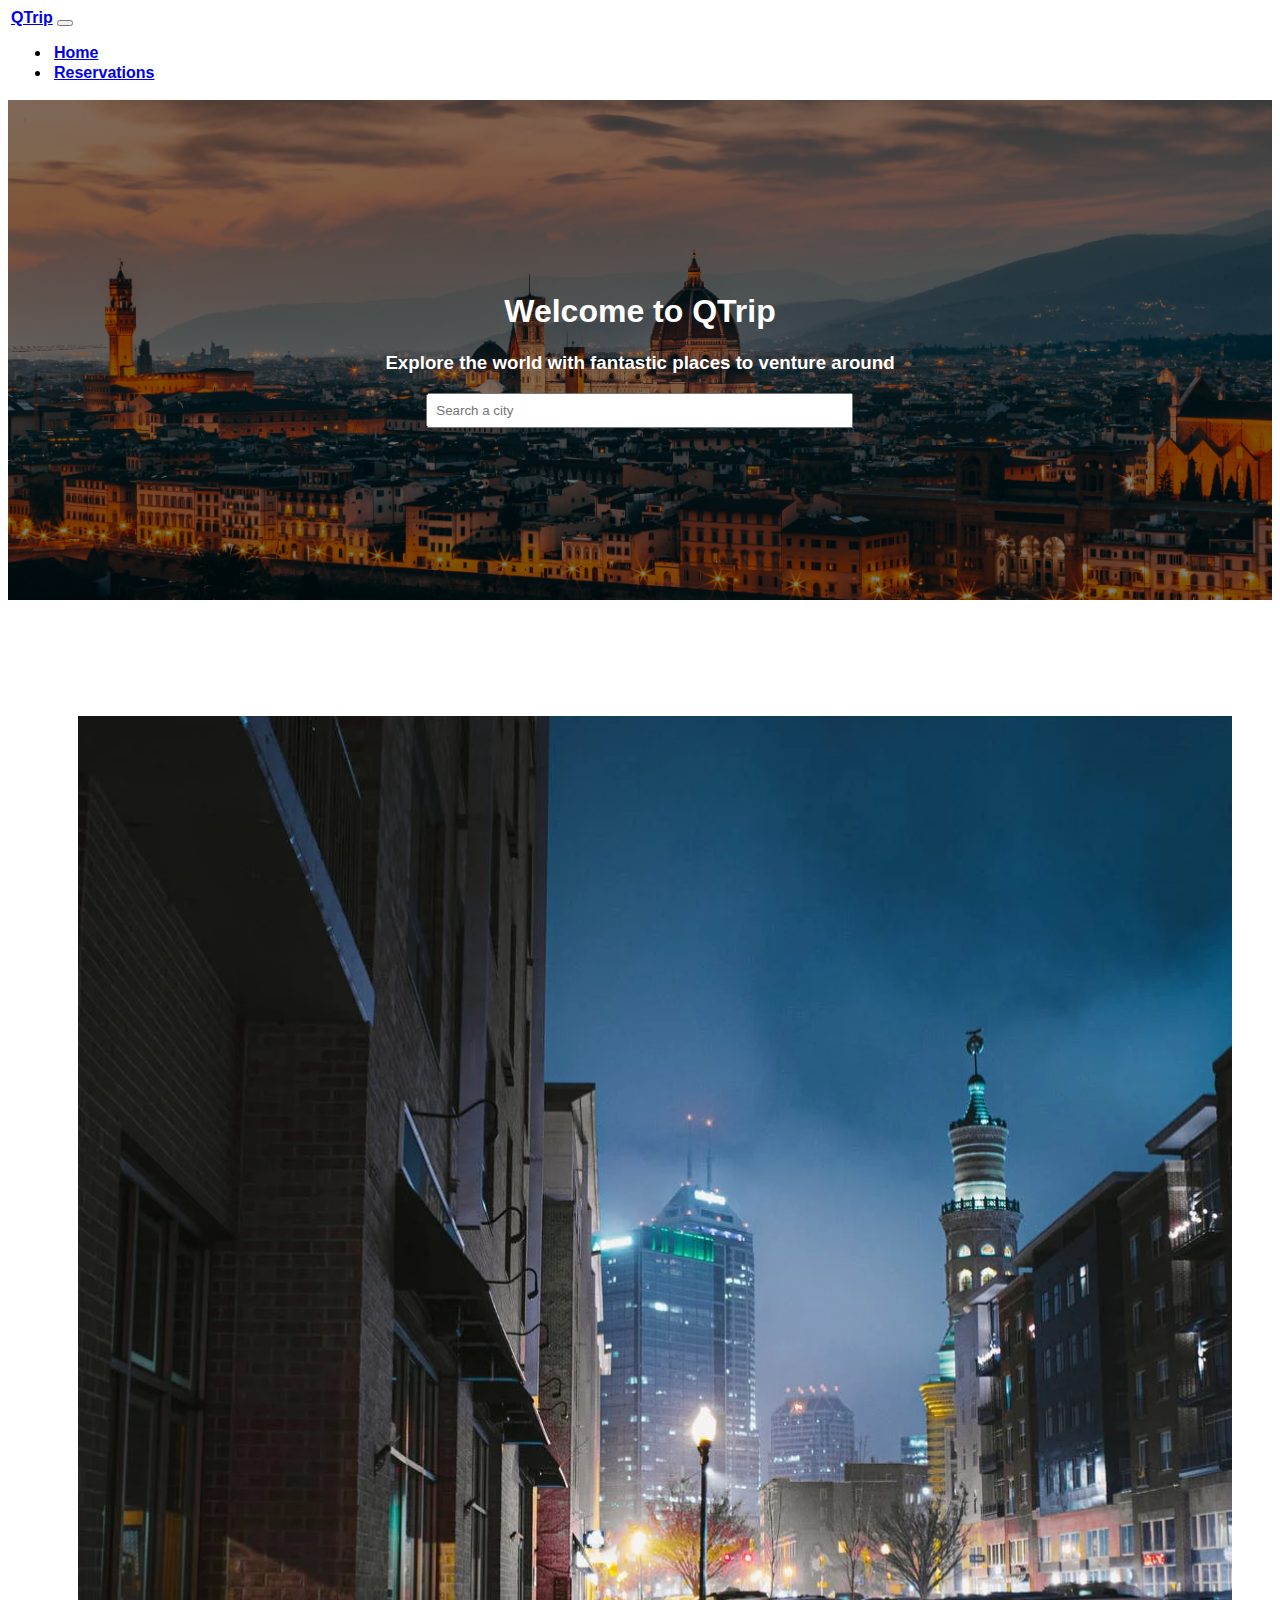
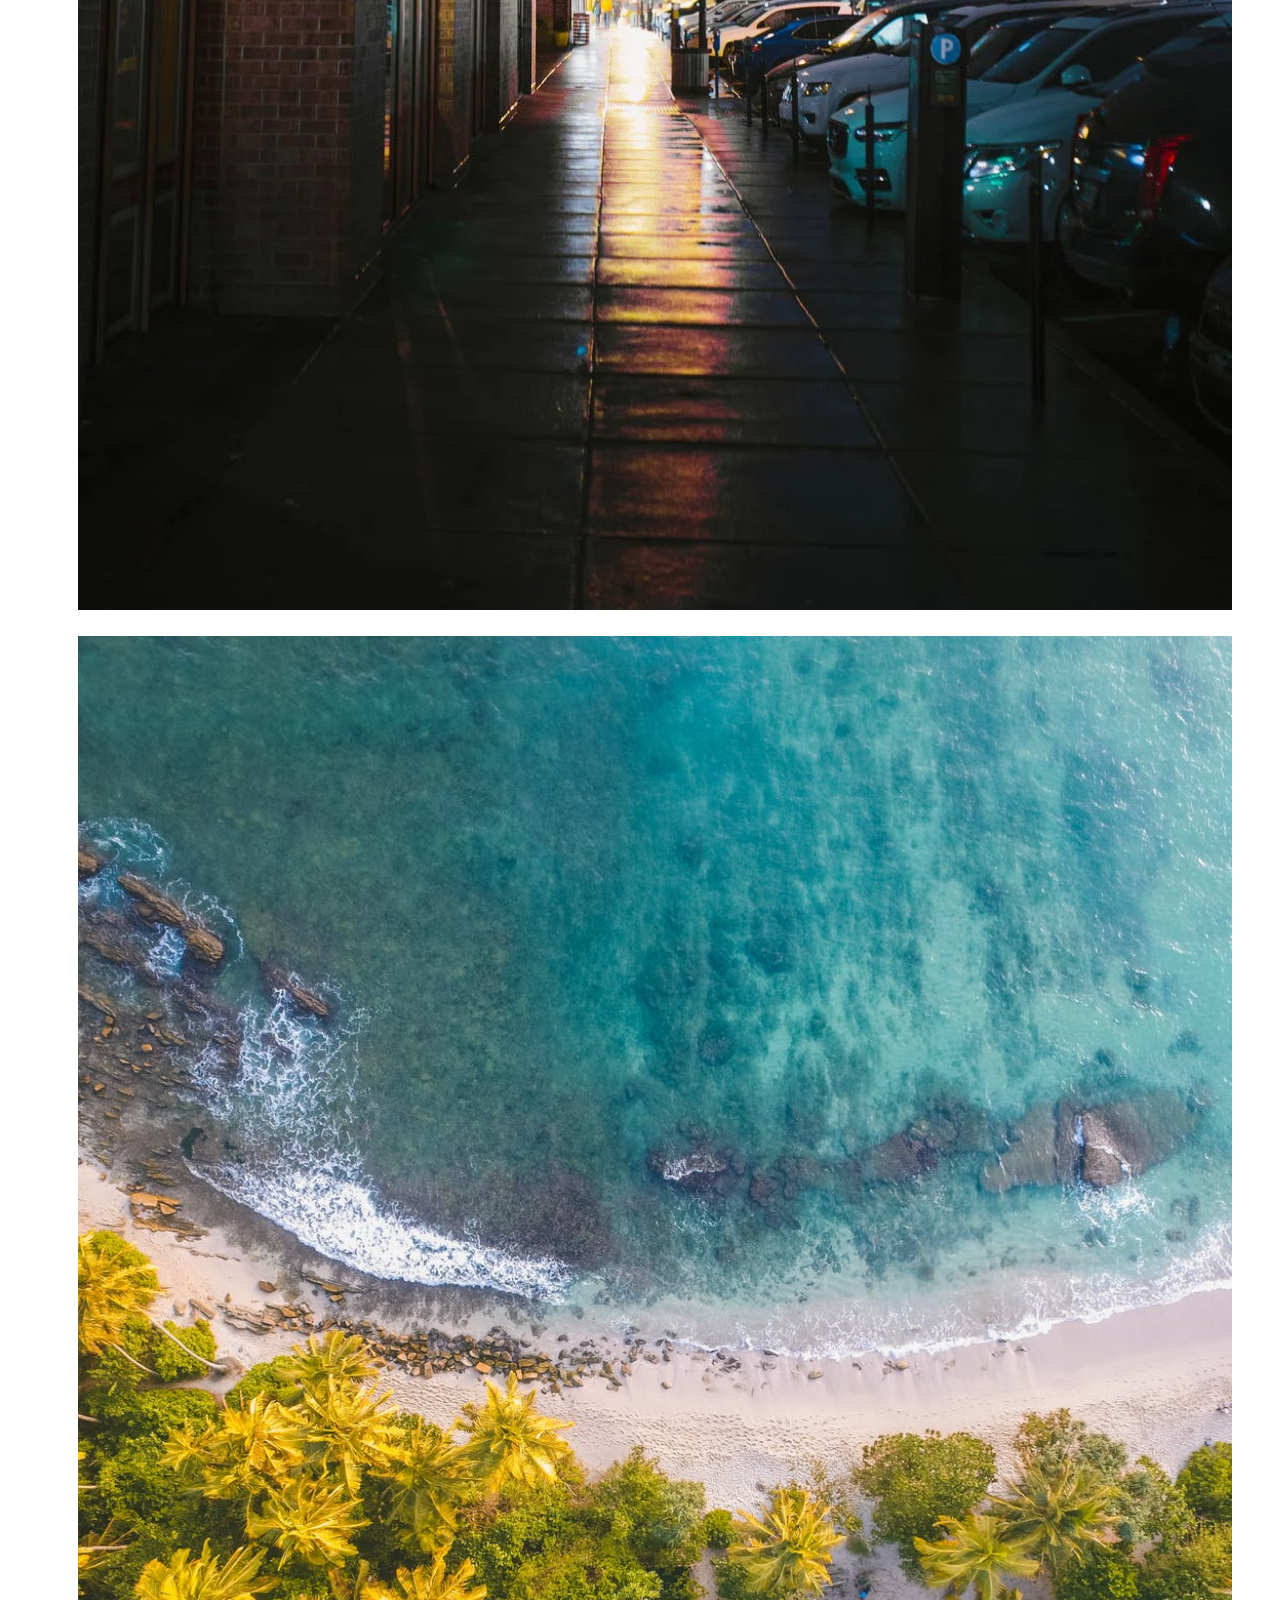
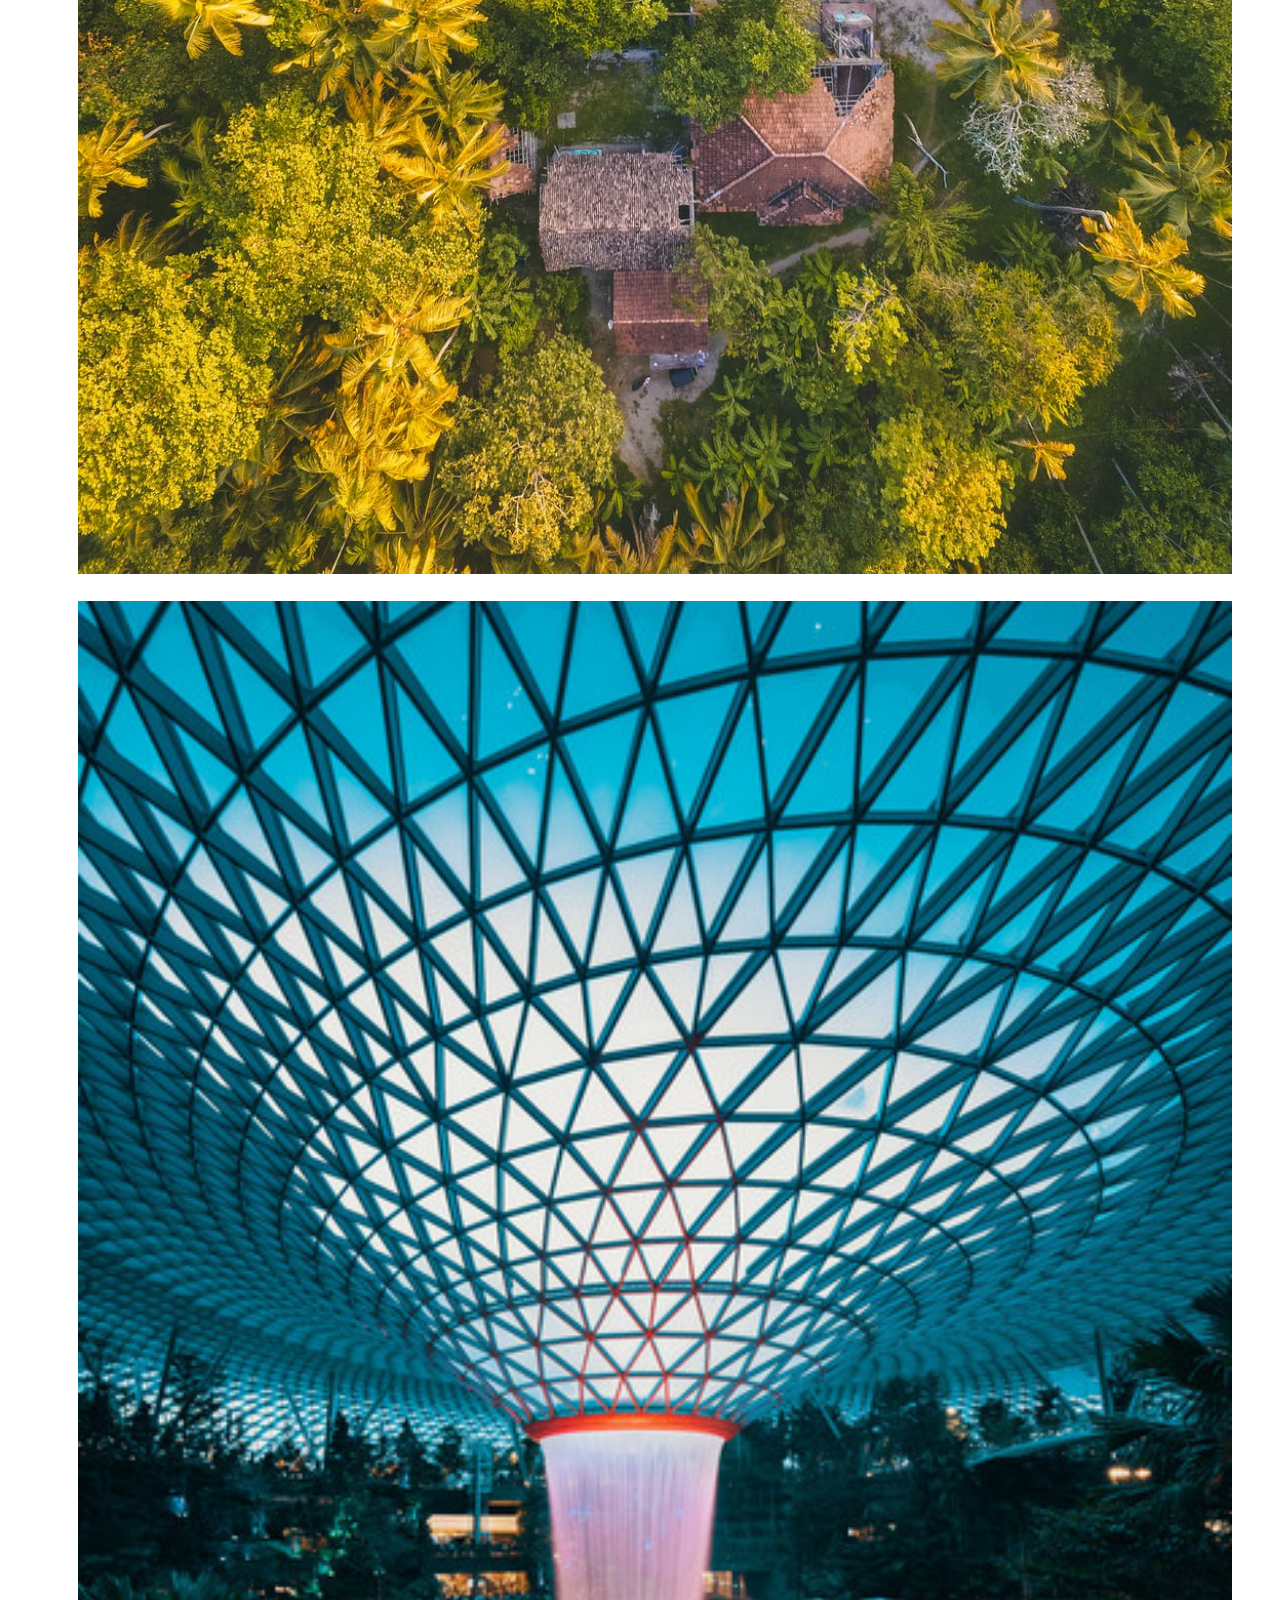
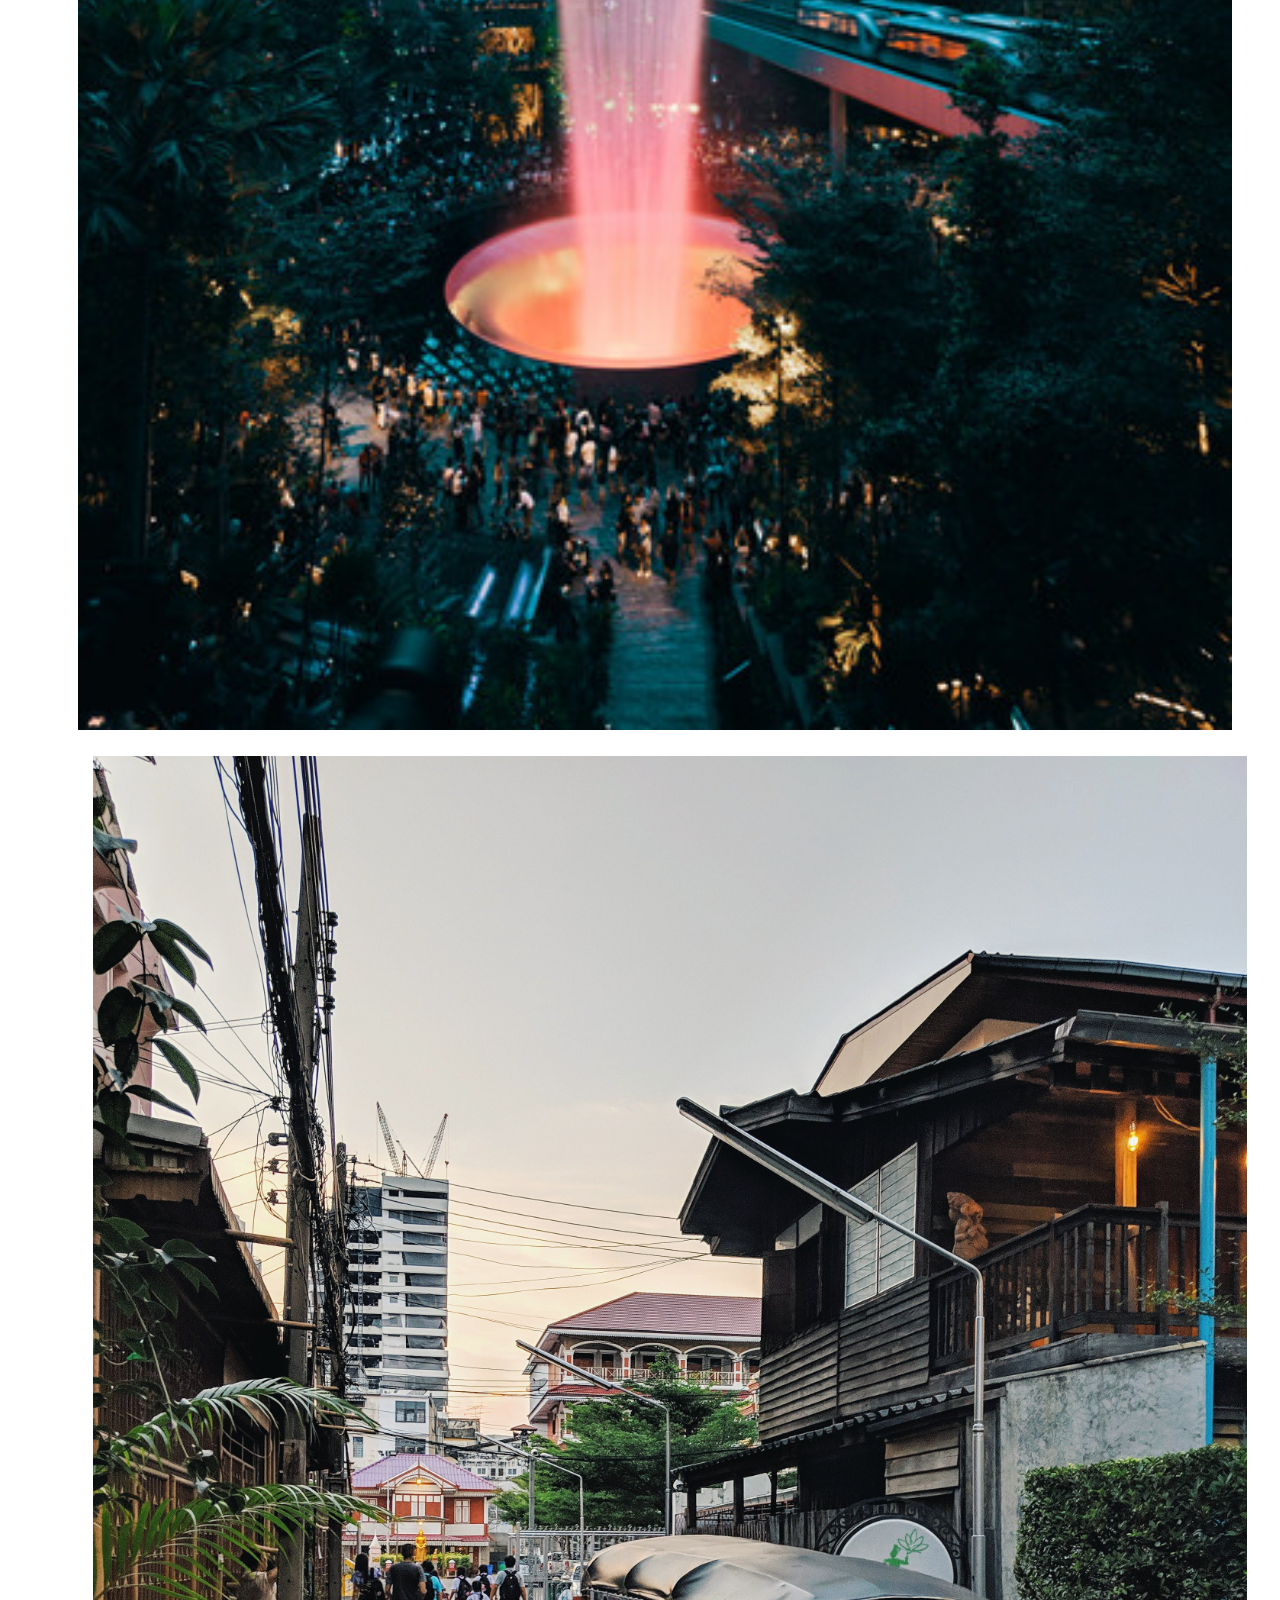
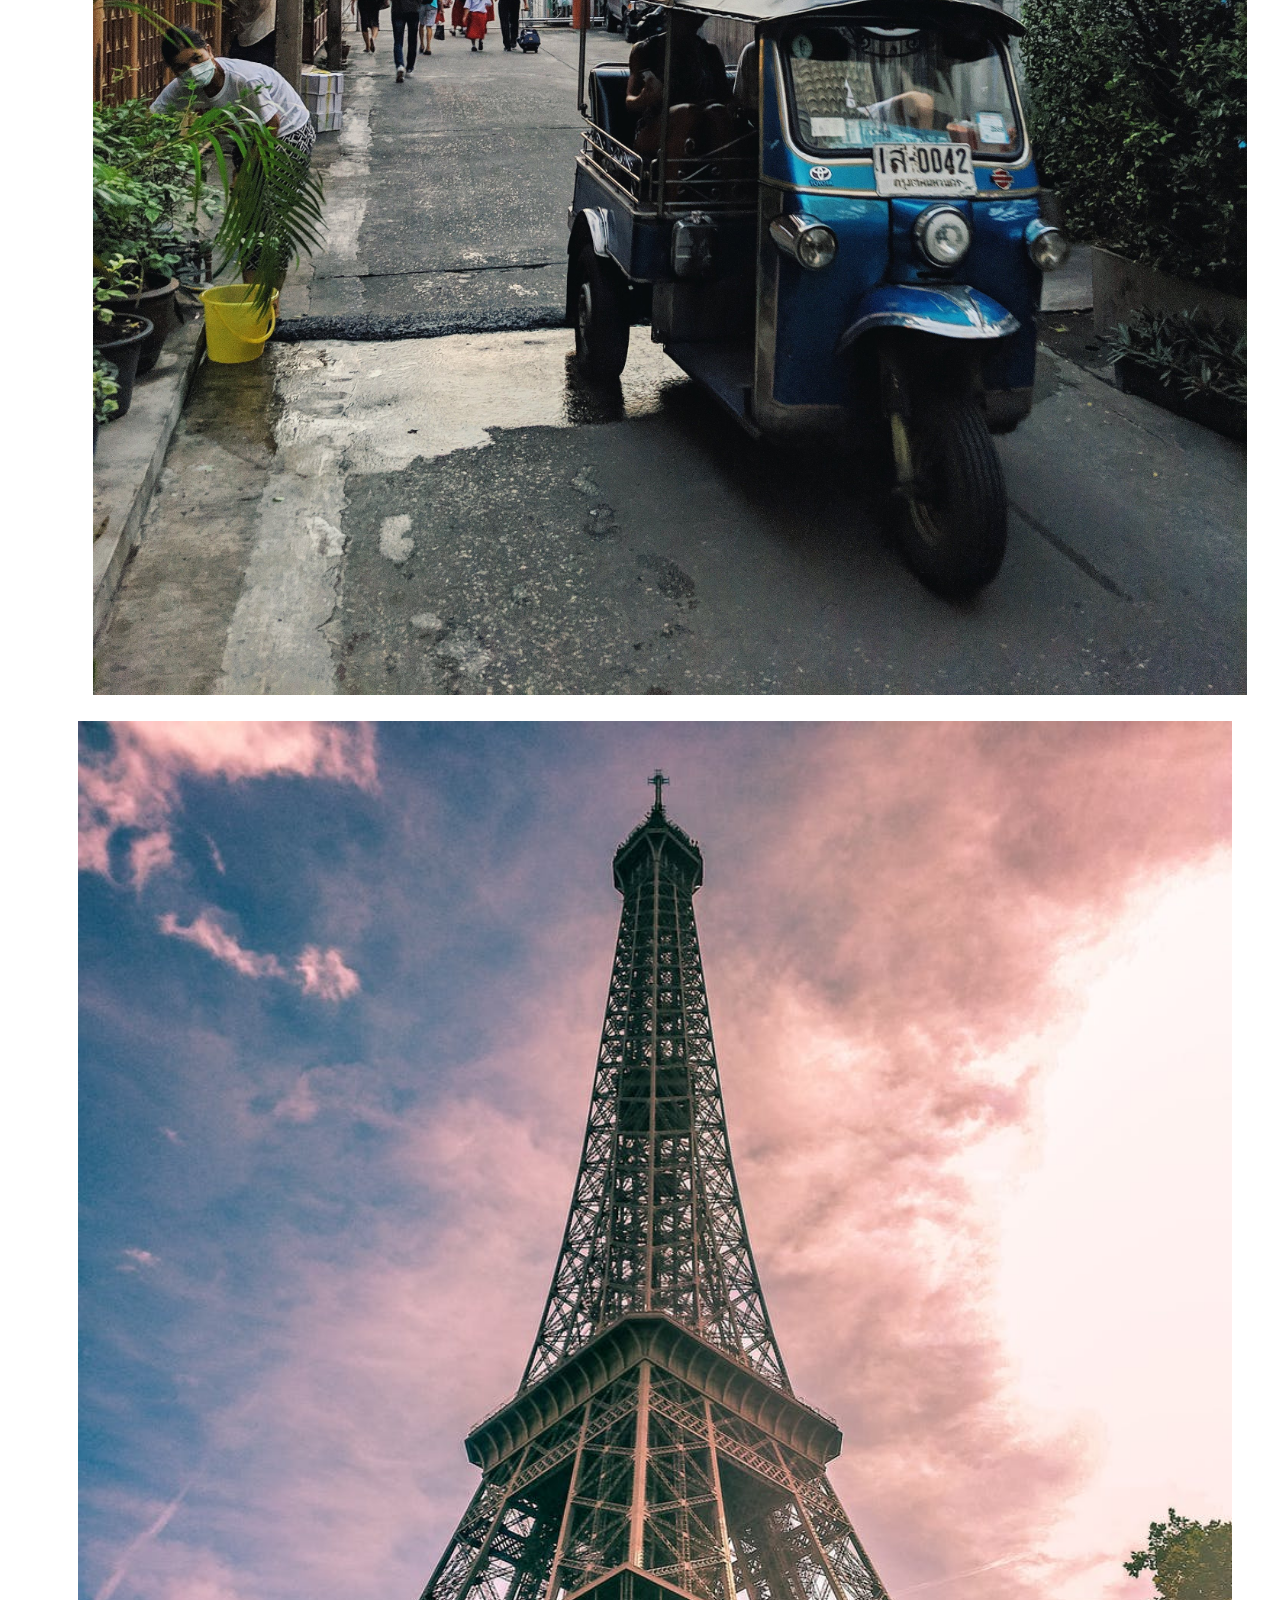
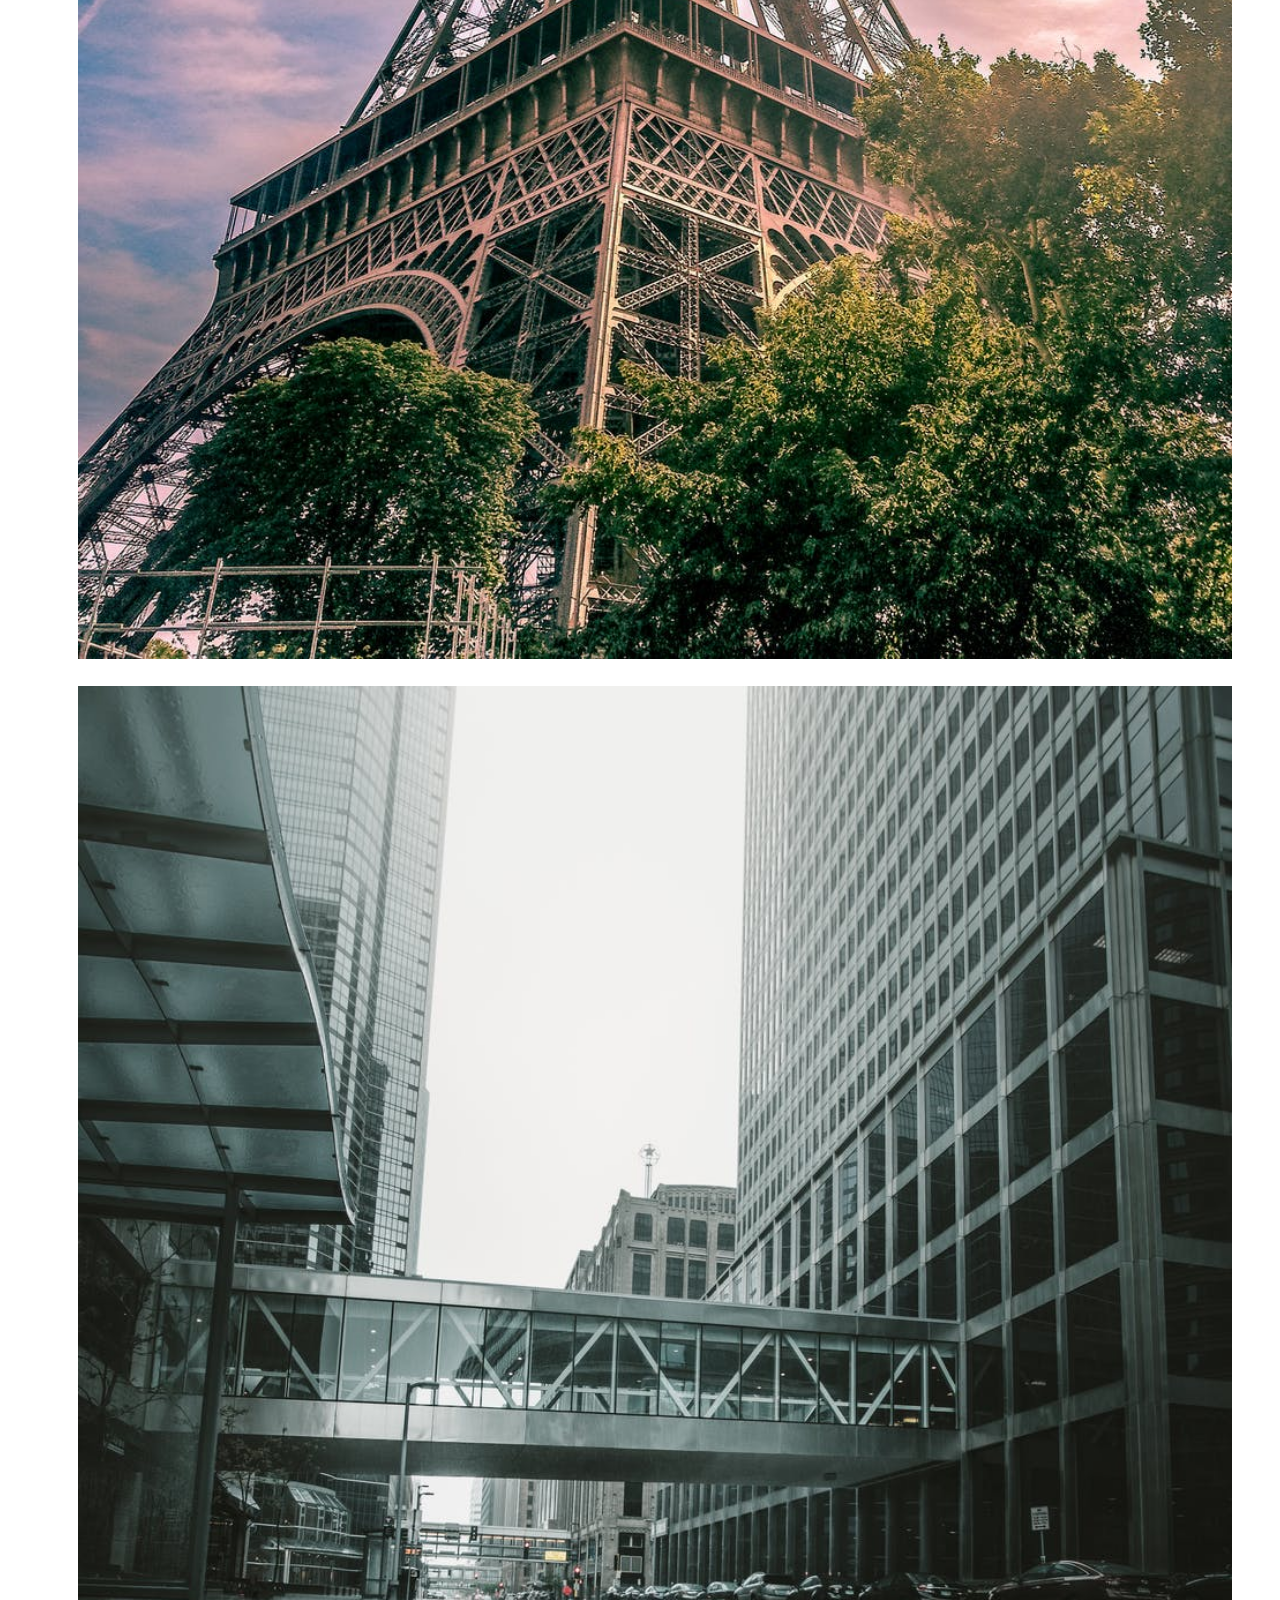
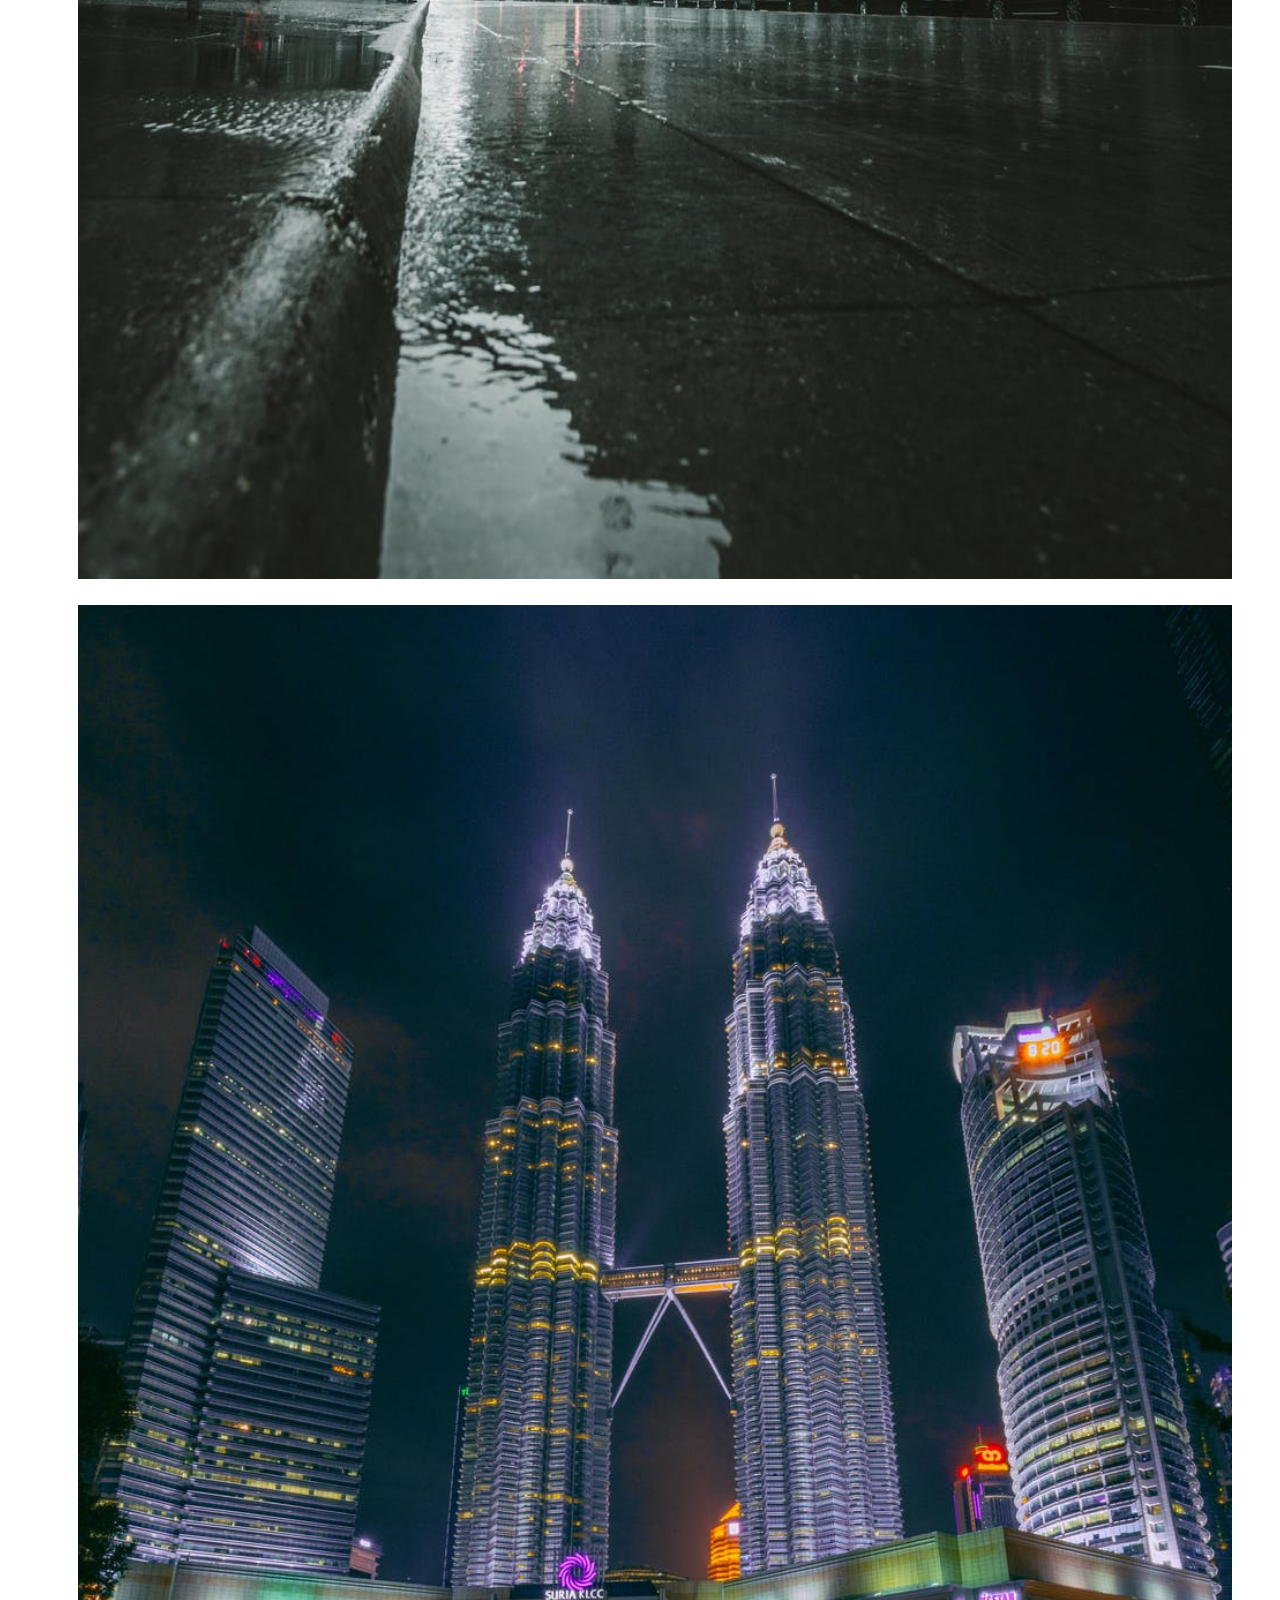
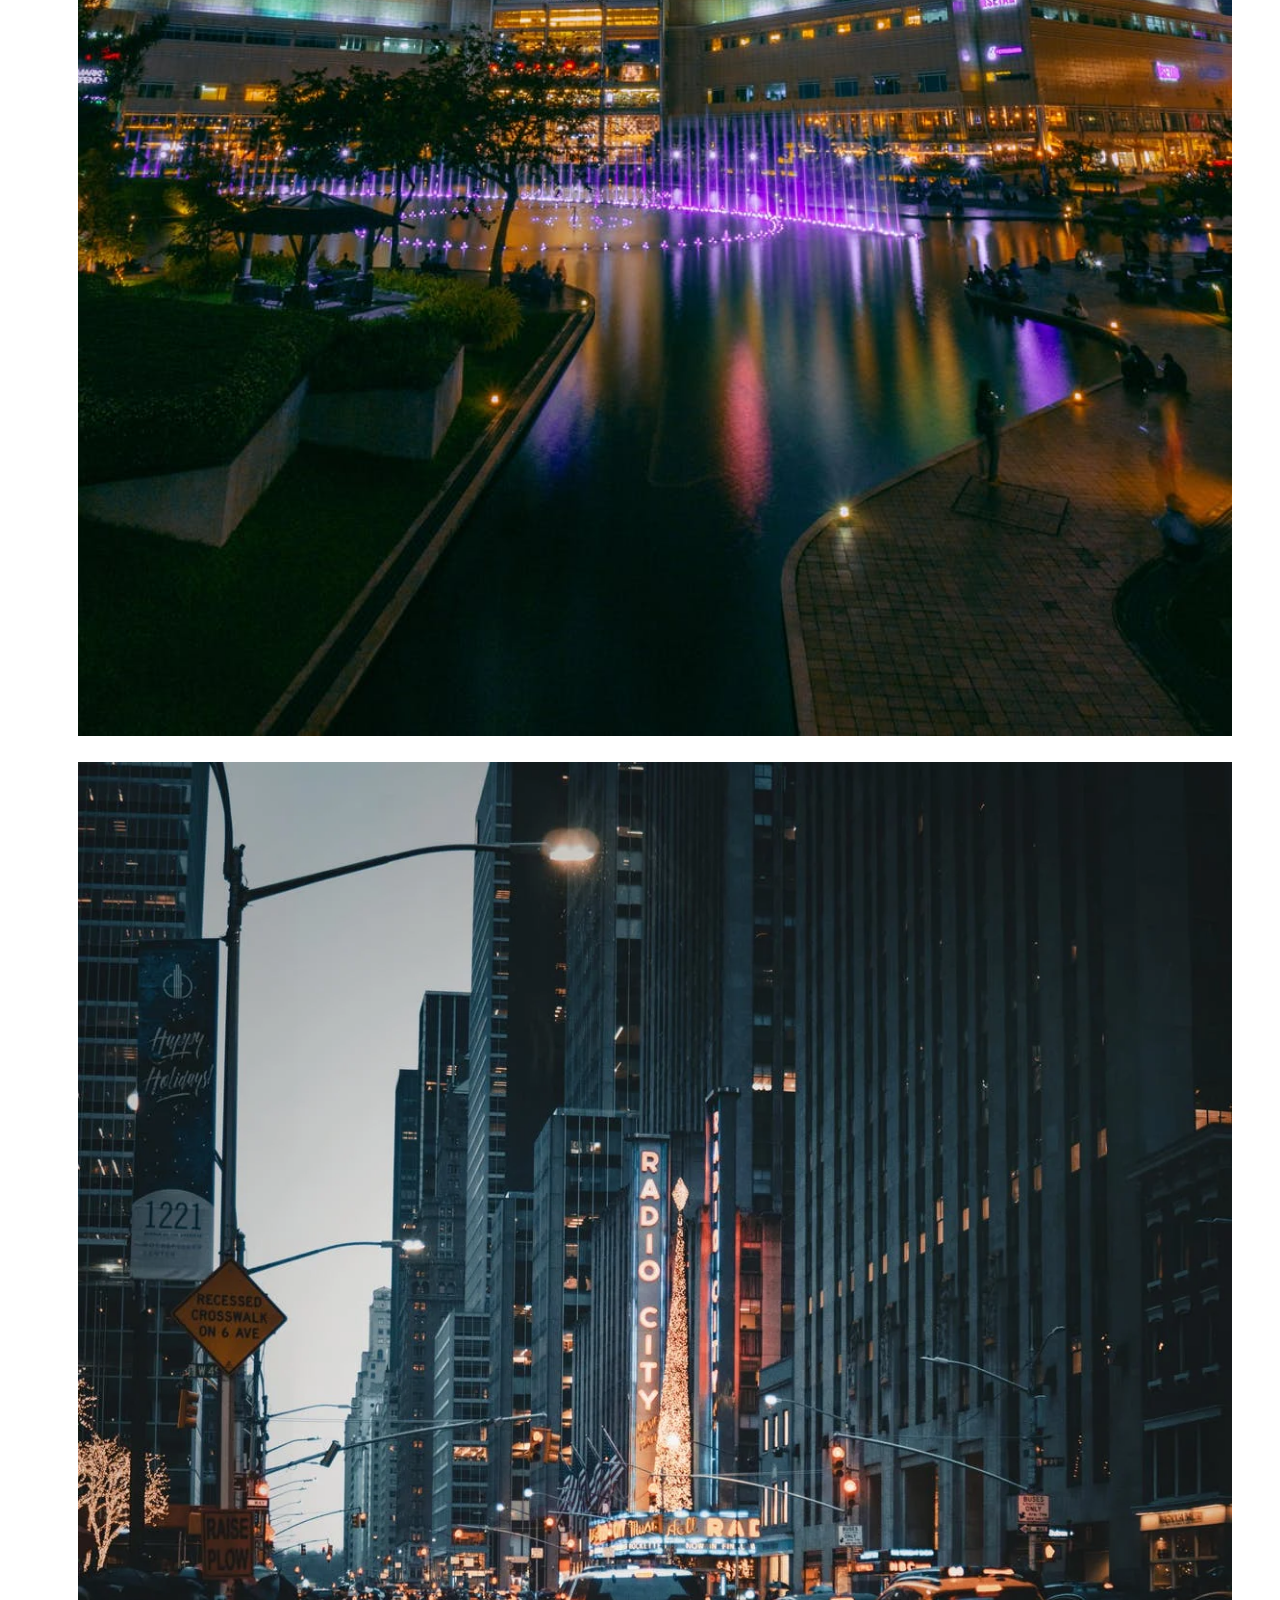
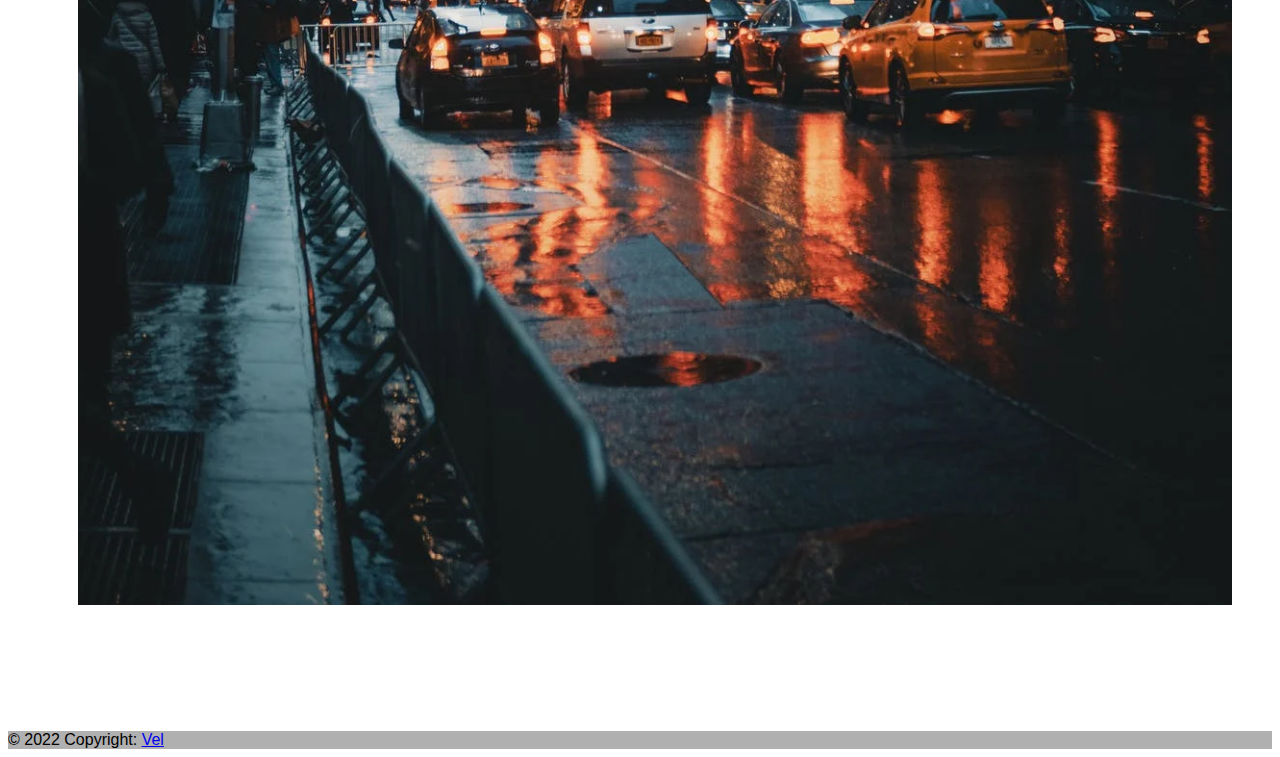
==== index.html @ 2b591a7d "added favicons" ====
<!DOCTYPE html>
<html lang="en">
  <head>
    <meta charset="UTF-8" />
    <meta name="viewport" content="width=device-width, initial-scale=1.0" />
    <meta http-equiv="X-UA-Compatible" content="ie=edge" />
    <title>QTrip</title>

    <link rel="stylesheet" href="style.css" />
    <link
      href="https://cdn.jsdelivr.net/npm/bootstrap@5.2.0-beta1/dist/css/bootstrap.min.css"
      rel="stylesheet"
      integrity="sha384-0evHe/X+R7YkIZDRvuzKMRqM+OrBnVFBL6DOitfPri4tjfHxaWutUpFmBp4vmVor"
      crossorigin="anonymous"
    />

    <!-- favicon links -->
    <link rel="apple-touch-icon" sizes="180x180" href="images/favicon/apple-touch-icon.png">
    <link rel="icon" type="image/png" sizes="32x32" href="images/favicon/favicon-32x32.png">
    <link rel="icon" type="image/png" sizes="16x16" href="images/favicon/favicon-16x16.png">
    <link rel="manifest" href="images/favicon/site.webmanifest">
  </head>
  <body>
    <!-- NavBar section -->
    <nav class="navbar navbar-expand-lg navbar-light bg-light ps-3">
      <a class="navbar-brand" href="#">QTrip</a>
      <button
        class="navbar-toggler"
        type="button"
        data-bs-toggle="collapse"
        data-bs-target="#navbarNavDropdown"
        aria-controls="navbarNavDropdown"
        aria-expanded="false"
        aria-label="Toggle navigation"
      >
        <span class="navbar-toggler-icon"></span>
      </button>
      <div class="collapse navbar-collapse" id="navbarNavDropdown">
        <ul class="navbar-nav d-flex justify-content-end w-100">
          <li class="nav-item active">
            <a class="nav-link" href="#">Home</a>
          </li>
          <li class="nav-item">
            <a class="nav-link" href="#">Reservations</a>
          </li>
        </ul>
      </div>
    </nav>

    <!-- Banner Image Section -->
    <div class="hero-image">
      <div class="container">
        <div class="hero-text">
          <h1>Welcome to QTrip</h1>
          <h3>Explore the world with fantastic places to venture around</h3>
          <input class="hero-input" type="text" placeholder="Search a city" />
        </div>
      </div>
    </div>

    <!-- cities section -->
    <div class="container">
      <div class="blank-space">
        <div class="row">
          <div class="col-lg-3 col-sm-6 grid-item city">
            <a href="https://www.vishakhavel.net/">
              <figure>
                <img
                  src="./images/cities/bangalore.webp"
                  alt="bangalore"
                  class="img-fluid"
                />
                <figcaption>
                  <h4></h4>
                  <h5></h5>
                </figcaption>
              </figure>
            </a>
          </div>
          <div class="col-lg-3 col-sm-6 grid-item city">
            <a href="https://www.vishakhavel.net/">
              <figure>
                <img src="./images/cities/Goa.jpeg" alt="goa" class="img-fluid" />
                <figcaption>
                  <h4></h4>
                  <h5></h5>
                </figcaption>
              </figure>
            </a>
          </div>
          <div class="col-lg-3 col-sm-6 grid-item city">
            <a href="https://www.vishakhavel.net/">
              <figure>
                <img
                  src="./images/cities/singapore.jpeg"
                  alt="singapore"
                  class="img-fluid"
                />
                <figcaption>
                  <h4></h4>
                  <h5></h5>
                </figcaption>
              </figure>
            </a>
          </div>
          <div class="col-lg-3 col-sm-6 grid-item city">
            <a href="https://www.vishakhavel.net/">
              <figure>
                <img
                  src="./images/cities/bangkok.jpg"
                  alt="bangkok"
                  class="img-fluid city"
                />
                <figcaption>
                  <h4></h4>
                  <h5></h5>
                </figcaption>
              </figure>
            </a>
          </div>
          </div>
          <!-- end of row div -->

          <div class="row">
<div class="col-lg-3 col-sm-6 grid-item city">
            <a href="https://www.vishakhavel.net/">
              <figure>
                <img src="./images/cities/paris.jpeg" alt="paris" class="img-fluid" />
                <figcaption>
                  <h4></h4>
                  <h5></h5>
                </figcaption>
              </figure>
            </a>
          </div>
          <div class="col-lg-3 col-sm-6 grid-item city">
            <a href="https://www.vishakhavel.net/">
              <figure>
                <img
                  src="./images/cities/kolkata.jpeg"
                  alt="kolkata"
                  class="img-fluid"
                />
                <figcaption>
                  <h4></h4>
                  <h5></h5>
                </figcaption>
              </figure>
            </a>
          </div>
          <div class="col-lg-3 col-sm-6 grid-item city">
            <a href="https://www.vishakhavel.net/">
              <figure>
                <img
                  src="./images/cities/malaysia.jpeg"
                  alt="malaysia"
                  class="img-fluid"
                />
                <figcaption>
                  <h4></h4>
                  <h5></h5>
                </figcaption>
              </figure>
            </a>
          </div>
          <div class="col-lg-3 col-sm-6 grid-item city">
            <a href="https://www.vishakhavel.net/">
              <figure>
                <img
                  src="./images/cities/newyork.webp"
                  alt="newyork"
                  class="img-fluid"
                />
                <figcaption>
                  <h4></h4>
                  <h5></h5>
                </figcaption>
              </figure>
            </a>
          </div>
          </div>
          
        </div>
      </div>
    </div>

    <footer class="bg-light text-center text-lg-start">
      <!-- Copyright -->
      <div class="text-center p-3" style="background-color: rgba(0, 0, 0, 0.2)">
        © 2022 Copyright:
        <a class="text-dark" href="https://www.vishakhavel.net/">Vel</a>
      </div>
      <!-- Copyright -->
    </footer>

    <script
      src="https://cdn.jsdelivr.net/npm/bootstrap@5.2.0-beta1/dist/js/bootstrap.bundle.min.js"
      integrity="sha384-pprn3073KE6tl6bjs2QrFaJGz5/SUsLqktiwsUTF55Jfv3qYSDhgCecCxMW52nD2"
      crossorigin="anonymous"
    ></script>
  </body>
  <!-- <script src="index.js"></script> -->
</html>
---- style.css ----
body {
  font-family: -apple-system, BlinkMacSystemFont, sans-serif;
}

.hero-image {
  background-image: linear-gradient(rgba(0, 0, 0, 0.5), rgba(0, 0, 0, 0.5)),
    url('./images/cities/hero-image.jpg');
  /* background-color: #cccccc; */
  height: 500px;
  background-position: center;
  background-repeat: no-repeat;
  background-size: cover;
  position: relative;

  padding-bottom: 10 rem;
}

.hero-text {
  text-align: center;
  position: absolute;
  top: 50%;
  left: 50%;
  transform: translate(-50%, -50%);
  color: white;
}

.container {
  margin-left: auto;
  margin-right: auto;
  padding-left: 15px;
  padding-right: 15px;
  display: grid;
  row-gap: 500px;
  object-fit: contain;
}

.navbar,
li {
  padding: 1px 3px;
  margin-right: 10px;
  font-weight: bold;
}

footer {
  background-color: #dcdcdc;
  align-items: center;
}

.hero-input {
  width: 80%;
  /* padding: 2rem; */
  padding: 0.5rem;
}

.city {
  /* background-color: grey; */
  padding-right: 15 px;
  padding-left: 15px;
  text-align: center;
  border-radius: 2 rem;
  border-color: black;
  position: relative;
  max-height: 100%;
  cursor: pointer;
  width: 100%;
  height: 100%;
}

.city img:hover {
  -webkit-filter: brightness(50%);
  transform: scale(1.1);
}

.city img {
  width: 100%;
  height: 100%;
}

.blank-space {
  padding-top: 100px;
  padding-bottom: 100px;
}
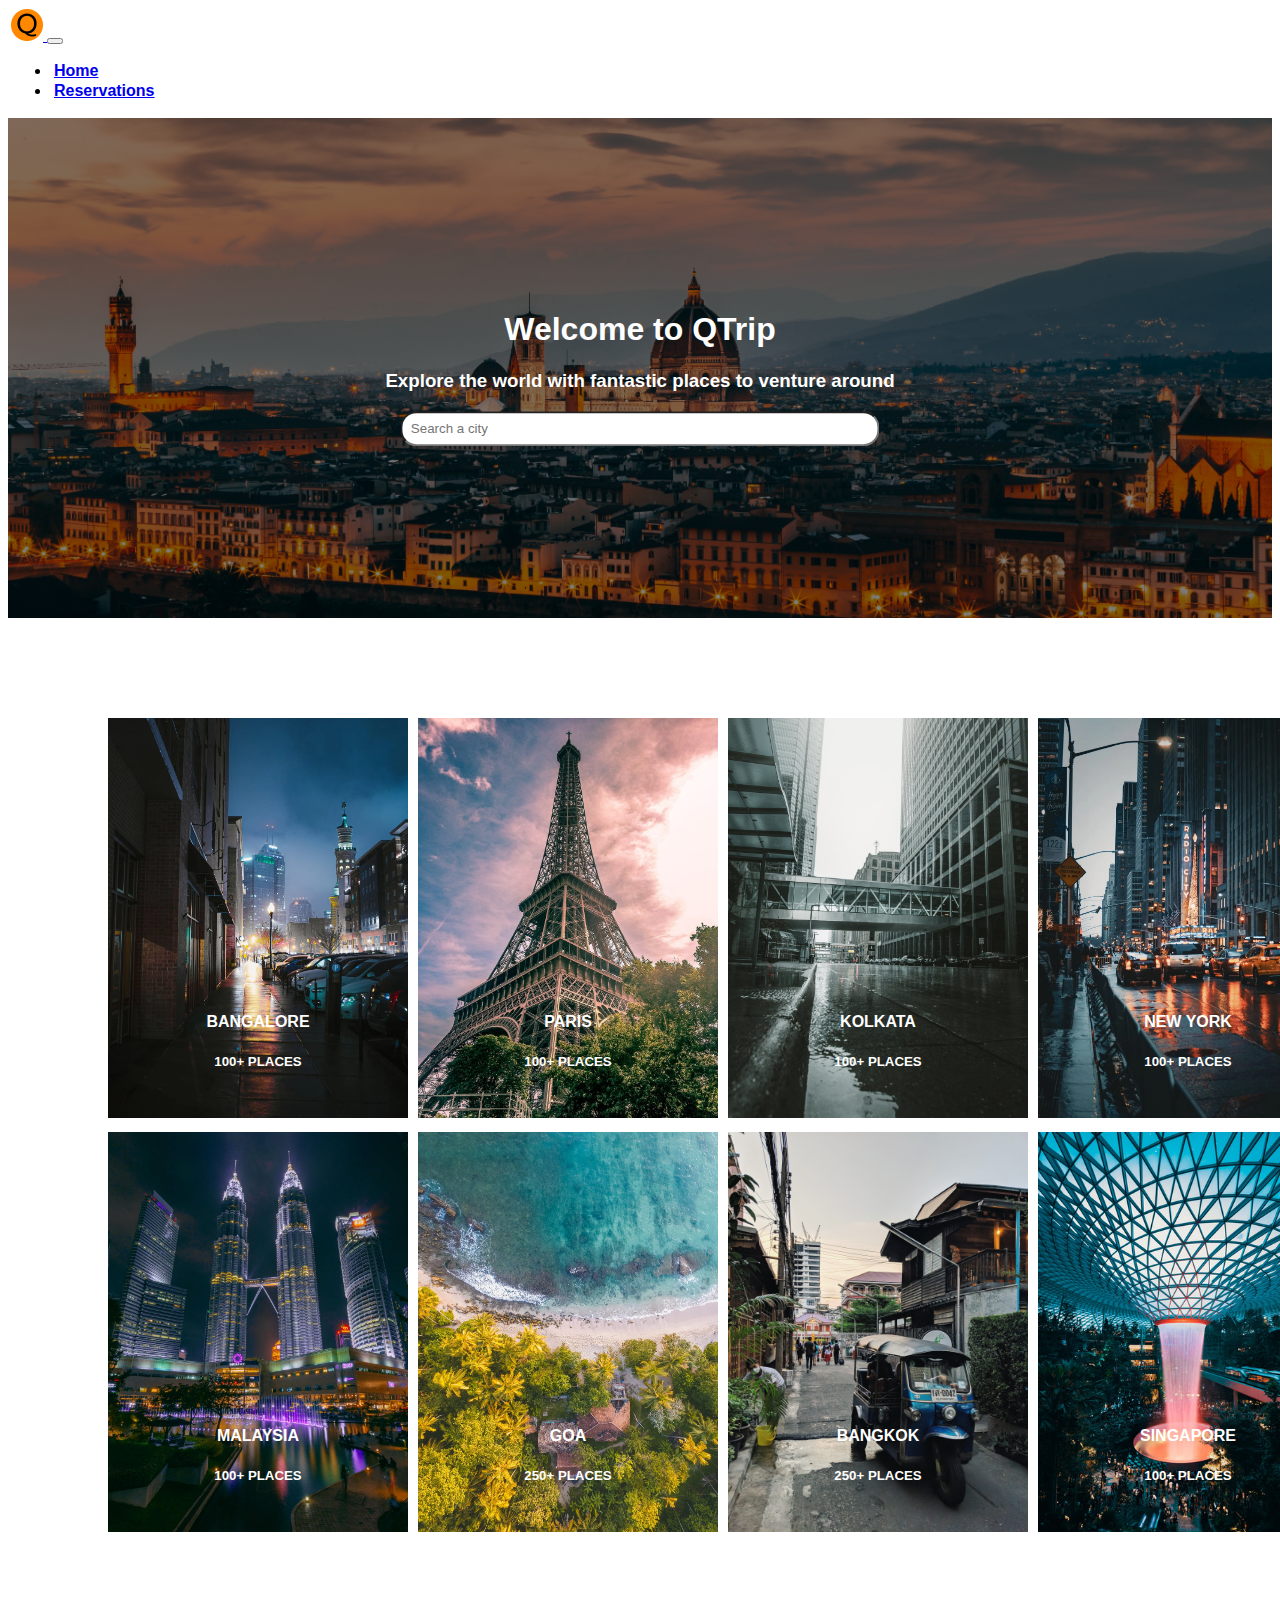
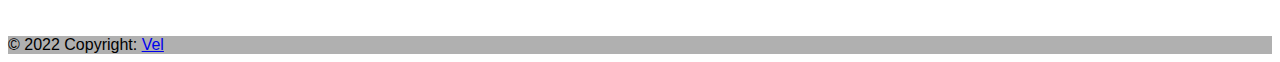
==== commit 6c302c85: "added links to images" ====
--- a/index.html
+++ b/index.html
@@ -5,7 +5,6 @@
     <meta name="viewport" content="width=device-width, initial-scale=1.0" />
     <meta http-equiv="X-UA-Compatible" content="ie=edge" />
     <title>QTrip</title>
-
     <link rel="stylesheet" href="style.css" />
     <link
       href="https://cdn.jsdelivr.net/npm/bootstrap@5.2.0-beta1/dist/css/bootstrap.min.css"
@@ -13,17 +12,32 @@
       integrity="sha384-0evHe/X+R7YkIZDRvuzKMRqM+OrBnVFBL6DOitfPri4tjfHxaWutUpFmBp4vmVor"
       crossorigin="anonymous"
     />
-
     <!-- favicon links -->
-    <link rel="apple-touch-icon" sizes="180x180" href="images/favicon/apple-touch-icon.png">
-    <link rel="icon" type="image/png" sizes="32x32" href="images/favicon/favicon-32x32.png">
-    <link rel="icon" type="image/png" sizes="16x16" href="images/favicon/favicon-16x16.png">
-    <link rel="manifest" href="images/favicon/site.webmanifest">
+    <link
+      rel="apple-touch-icon"
+      sizes="180x180"
+      href="images/favicon/apple-touch-icon.png"
+    />
+    <link
+      rel="icon"
+      type="image/png"
+      sizes="32x32"
+      href="images/favicon/favicon-32x32.png"
+    />
+    <link
+      rel="icon"
+      type="image/png"
+      sizes="16x16"
+      href="images/favicon/favicon-16x16.png"
+    />
+    <link rel="manifest" href="images/favicon/site.webmanifest" />
   </head>
   <body>
     <!-- NavBar section -->
     <nav class="navbar navbar-expand-lg navbar-light bg-light ps-3">
-      <a class="navbar-brand" href="#">QTrip</a>
+      <a class="navbar-brand" href="#">
+        <img src="./images/favicon/favicon-32x32.png" alt="" />
+      </a>
       <button
         class="navbar-toggler"
         type="button"
@@ -46,7 +60,6 @@
         </ul>
       </div>
     </nav>
-
     <!-- Banner Image Section -->
     <div class="hero-image">
       <div class="container">
@@ -58,132 +71,123 @@
       </div>
     </div>
 
-    <!-- cities section -->
-    <div class="container">
-      <div class="blank-space">
-        <div class="row">
-          <div class="col-lg-3 col-sm-6 grid-item city">
-            <a href="https://www.vishakhavel.net/">
-              <figure>
-                <img
-                  src="./images/cities/bangalore.webp"
-                  alt="bangalore"
-                  class="img-fluid"
-                />
-                <figcaption>
-                  <h4></h4>
-                  <h5></h5>
-                </figcaption>
-              </figure>
-            </a>
-          </div>
-          <div class="col-lg-3 col-sm-6 grid-item city">
-            <a href="https://www.vishakhavel.net/">
-              <figure>
-                <img src="./images/cities/Goa.jpeg" alt="goa" class="img-fluid" />
-                <figcaption>
-                  <h4></h4>
-                  <h5></h5>
-                </figcaption>
-              </figure>
-            </a>
-          </div>
-          <div class="col-lg-3 col-sm-6 grid-item city">
-            <a href="https://www.vishakhavel.net/">
-              <figure>
-                <img
-                  src="./images/cities/singapore.jpeg"
-                  alt="singapore"
-                  class="img-fluid"
-                />
-                <figcaption>
-                  <h4></h4>
-                  <h5></h5>
-                </figcaption>
-              </figure>
-            </a>
-          </div>
-          <div class="col-lg-3 col-sm-6 grid-item city">
-            <a href="https://www.vishakhavel.net/">
-              <figure>
-                <img
-                  src="./images/cities/bangkok.jpg"
-                  alt="bangkok"
-                  class="img-fluid city"
-                />
-                <figcaption>
-                  <h4></h4>
-                  <h5></h5>
-                </figcaption>
-              </figure>
-            </a>
-          </div>
-          </div>
-          <!-- end of row div -->
-
-          <div class="row">
-<div class="col-lg-3 col-sm-6 grid-item city">
-            <a href="https://www.vishakhavel.net/">
-              <figure>
-                <img src="./images/cities/paris.jpeg" alt="paris" class="img-fluid" />
-                <figcaption>
-                  <h4></h4>
-                  <h5></h5>
-                </figcaption>
-              </figure>
-            </a>
-          </div>
-          <div class="col-lg-3 col-sm-6 grid-item city">
-            <a href="https://www.vishakhavel.net/">
-              <figure>
-                <img
-                  src="./images/cities/kolkata.jpeg"
-                  alt="kolkata"
-                  class="img-fluid"
-                />
-                <figcaption>
-                  <h4></h4>
-                  <h5></h5>
-                </figcaption>
-              </figure>
-            </a>
-          </div>
-          <div class="col-lg-3 col-sm-6 grid-item city">
-            <a href="https://www.vishakhavel.net/">
-              <figure>
-                <img
-                  src="./images/cities/malaysia.jpeg"
-                  alt="malaysia"
-                  class="img-fluid"
-                />
-                <figcaption>
-                  <h4></h4>
-                  <h5></h5>
-                </figcaption>
-              </figure>
-            </a>
-          </div>
-          <div class="col-lg-3 col-sm-6 grid-item city">
-            <a href="https://www.vishakhavel.net/">
-              <figure>
-                <img
-                  src="./images/cities/newyork.webp"
-                  alt="newyork"
-                  class="img-fluid"
-                />
-                <figcaption>
-                  <h4></h4>
-                  <h5></h5>
-                </figcaption>
-              </figure>
-            </a>
-          </div>
-          </div>
-          
+    <div class="white-space">
+      <div class="container">
+        <div class="gallery-container">
+          <div class="gallery-item">
+            <a href="https://en.wikipedia.org/wiki/Bangalore">
+              <div class="image">
+                <img src="./images/cities/bangalore.webp" alt="" />
+                <div class="centered">
+                  <h4>bangalore</h4>
+                  <h5>100+ places</h5>
+                </div>
+              </div></a
+            >
+          </div>
+        </div>
+
+        <div class="gallery-container">
+          <div class="gallery-item">
+            <a href="https://en.wikipedia.org/wiki/Paris">
+              <div class="image">
+                <img src="./images/cities/paris.jpeg" alt="" />
+                <div class="centered">
+                  <h4>paris</h4>
+                  <h5>100+ places</h5>
+                </div>
+              </div>
+            </a>
+          </div>
+        </div>
+
+        <div class="gallery-container">
+          <div class="gallery-item">
+            <a href="https://en.wikipedia.org/wiki/Kolkata">
+              <div class="image">
+                <img src="./images/cities/kolkata.jpeg" alt="" />
+                <div class="centered">
+                  <h4>kolkata</h4>
+                  <h5>100+ places</h5>
+                </div>
+              </div>
+            </a>
+          </div>
+        </div>
+
+        <div class="gallery-container">
+          <div class="gallery-item">
+            <a href="https://en.wikipedia.org/wiki/New_York_City"
+              ><div class="image">
+                <img src="./images/cities/newyork.webp" alt="" />
+                <div class="centered">
+                  <h4>new york</h4>
+                  <h5>100+ places</h5>
+                </div>
+              </div></a
+            >
+          </div>
+        </div>
+
+        <div class="gallery-container">
+          <div class="gallery-item">
+            <a href="https://en.wikipedia.org/wiki/Malaysia">
+              <div class="image">
+                <img src="./images/cities/malaysia.jpeg" alt="" />
+                <div class="centered">
+                  <h4>malaysia</h4>
+                  <h5>100+ places</h5>
+                </div>
+              </div>
+            </a>
+          </div>
+        </div>
+
+        <div class="gallery-container">
+          <div class="gallery-item">
+            <a href="https://en.wikipedia.org/wiki/Goa">
+              <div class="image">
+                <img src="./images/cities/Goa.jpeg" alt="" />
+                <div class="centered">
+                  <h4>goa</h4>
+                  <h5>250+ places</h5>
+                </div>
+              </div>
+            </a>
+          </div>
+        </div>
+
+        <div class="gallery-container">
+          <div class="gallery-item">
+            <a href="https://en.wikipedia.org/wiki/Bangkok">
+              <div class="image">
+                <img src="./images/cities/bangkok.jpg" alt="" />
+                <div class="centered">
+                  <h4>bangkok</h4>
+                  <h5>250+ places</h5>
+                </div>
+              </div>
+            </a>
+          </div>
+        </div>
+
+        <div class="gallery-container">
+          <div class="gallery-item">
+            <a href="https://en.wikipedia.org/wiki/Singapore">
+              <div class="image">
+                <img src="./images/cities/singapore.jpeg" alt="" />
+                <div class="centered">
+                  <h4>singapore</h4>
+                  <h5>100+ places</h5>
+                </div>
+              </div>
+            </a>
+          </div>
         </div>
       </div>
     </div>
 
+    <!-- FOOTER SECTION -->
     <footer class="bg-light text-center text-lg-start">
       <!-- Copyright -->
       <div class="text-center p-3" style="background-color: rgba(0, 0, 0, 0.2)">
@@ -192,7 +196,6 @@
       </div>
       <!-- Copyright -->
     </footer>
-
     <script
       src="https://cdn.jsdelivr.net/npm/bootstrap@5.2.0-beta1/dist/js/bootstrap.bundle.min.js"
       integrity="sha384-pprn3073KE6tl6bjs2QrFaJGz5/SUsLqktiwsUTF55Jfv3qYSDhgCecCxMW52nD2"
--- a/style.css
+++ b/style.css
@@ -1,5 +1,7 @@
 body {
-  font-family: -apple-system, BlinkMacSystemFont, sans-serif;
+  font-family: -apple-system, BlinkMacSystemFont, 'Segoe UI', Roboto,
+    'Helvetica Neue', Arial, 'Noto Sans', sans-serif, 'Apple Color Emoji',
+    'Segoe UI Emoji', 'Segoe UI Symbol', 'Noto Color Emoji';
 }
 
 .hero-image {
@@ -24,21 +26,12 @@
   color: white;
 }
 
-.container {
-  margin-left: auto;
-  margin-right: auto;
-  padding-left: 15px;
-  padding-right: 15px;
-  display: grid;
-  row-gap: 500px;
-  object-fit: contain;
-}
-
 .navbar,
 li {
   padding: 1px 3px;
   margin-right: 10px;
   font-weight: bold;
+  color: black;
 }
 
 footer {
@@ -47,36 +40,105 @@
 }
 
 .hero-input {
-  width: 80%;
+  width: 90%;
   /* padding: 2rem; */
   padding: 0.5rem;
+  border-radius: 1rem;
 }
 
-.city {
+.hero-image-favicon {
+  padding: 0px;
+}
+
+.container {
+  display: grid;
+  grid-template-columns: repeat(4, 1fr);
+  grid-gap: 10px;
+
   /* background-color: grey; */
-  padding-right: 15 px;
-  padding-left: 15px;
+
+  /* css to insert text into the image */
+
   text-align: center;
-  border-radius: 2 rem;
-  border-color: black;
-  position: relative;
-  max-height: 100%;
-  cursor: pointer;
+  color: white;
+  /* text-transform: uppercase; */
+}
+
+.gallery-item {
   width: 100%;
   height: 100%;
+  position: relative;
 }
 
-.city img:hover {
+.gallery-item .image {
+  width: 100%;
+  height: 100%;
+  overflow: hidden;
+}
+
+.gallery-item .image img {
+  /* width: 100%;
+  height: 100%; */
+
+  height: 400px;
+  width: 300px;
+  object-fit: cover;
+}
+
+.gallery-item .image img:hover {
+  transform: rotate();
+}
+
+.white-space {
+  padding: 100px;
+}
+
+.centered {
+  position: absolute;
+  top: 80%;
+  left: 50%;
+  transform: translate(-50%, -50%);
+  text-transform: uppercase;
+}
+
+.image img:hover {
   -webkit-filter: brightness(50%);
   transform: scale(1.1);
 }
 
-.city img {
-  width: 100%;
-  height: 100%;
+.centered img:hover {
+  -webkit-filter: brightness(50%);
+  transform: scale(1.1);
 }
 
-.blank-space {
-  padding-top: 100px;
-  padding-bottom: 100px;
+@media (min-width: 350px) {
+  .container {
+    grid-template-columns: 1fr;
+  }
 }
+
+@media (min-width: 600px) {
+  .container {
+    grid-template-columns: repeat(2, 1fr);
+  }
+}
+
+@media (min-width: 750px) {
+  .container {
+    grid-template-columns: repeat(3, 1fr);
+  }
+}
+
+@media (min-width: 1000px) {
+  .container {
+    grid-template-columns: repeat(4, 1fr);
+  }
+}
+
+/* CSS for anchor tags  */
+.image {
+  color: white;
+}
+.image a:hover {
+  color: white;
+}
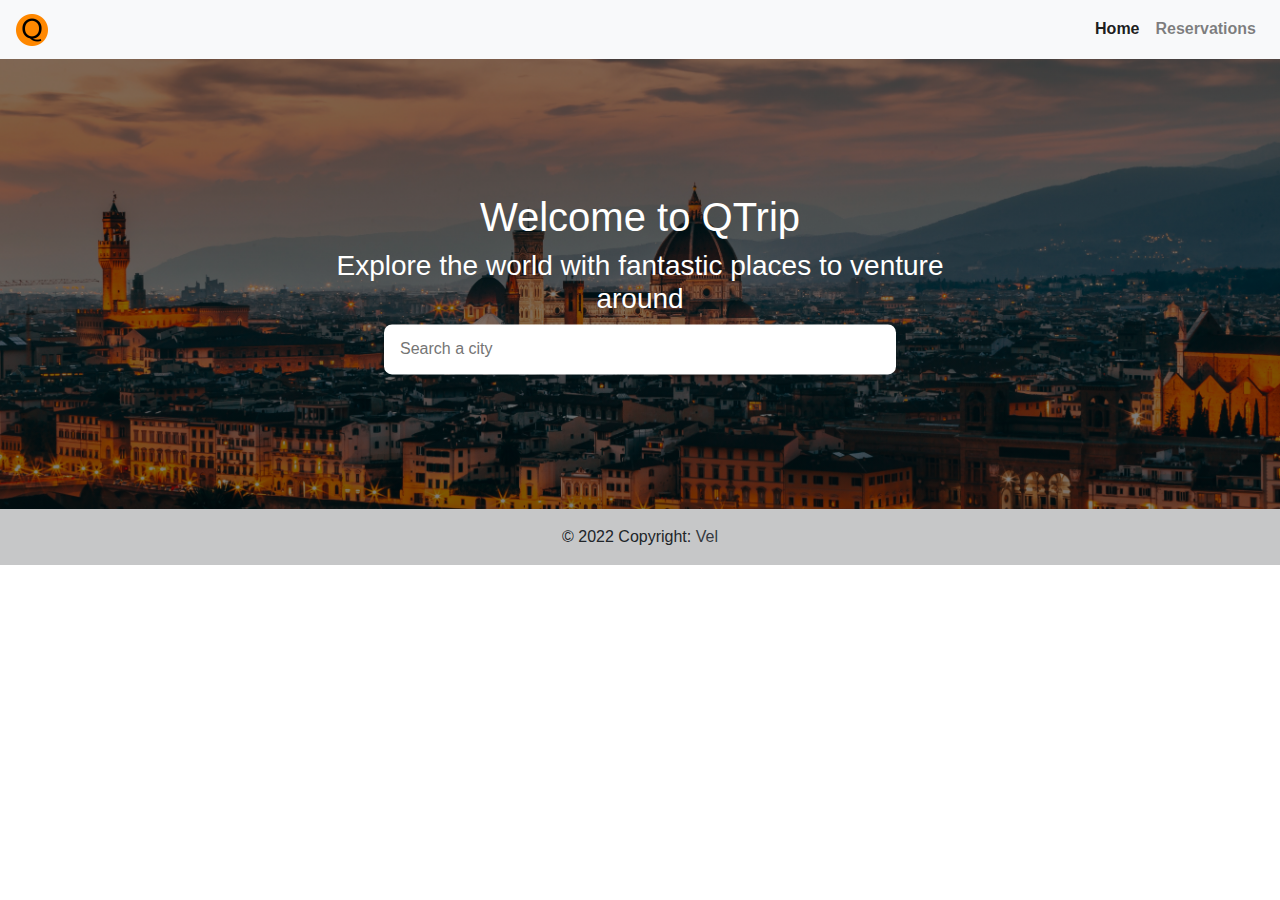
==== commit 766a5eb8: "brining in responsiveness" ====
--- a/index.html
+++ b/index.html
@@ -5,13 +5,14 @@
     <meta name="viewport" content="width=device-width, initial-scale=1.0" />
     <meta http-equiv="X-UA-Compatible" content="ie=edge" />
     <title>QTrip</title>
-    <link rel="stylesheet" href="style.css" />
     <link
-      href="https://cdn.jsdelivr.net/npm/bootstrap@5.2.0-beta1/dist/css/bootstrap.min.css"
       rel="stylesheet"
-      integrity="sha384-0evHe/X+R7YkIZDRvuzKMRqM+OrBnVFBL6DOitfPri4tjfHxaWutUpFmBp4vmVor"
+      href="https://cdn.jsdelivr.net/npm/bootstrap@4.0.0/dist/css/bootstrap.min.css"
+      integrity="sha384-Gn5384xqQ1aoWXA+058RXPxPg6fy4IWvTNh0E263XmFcJlSAwiGgFAW/dAiS6JXm"
       crossorigin="anonymous"
     />
+    <link rel="stylesheet" href="style.css" />
+
     <!-- favicon links -->
     <link
       rel="apple-touch-icon"
@@ -61,7 +62,7 @@
       </div>
     </nav>
     <!-- Banner Image Section -->
-    <div class="hero-image">
+    <div class="hero-image align-items-center justify-content-center">
       <div class="container">
         <div class="hero-text">
           <h1>Welcome to QTrip</h1>
@@ -71,123 +72,9 @@
       </div>
     </div>
 
-    <div class="white-space">
-      <div class="container">
-        <div class="gallery-container">
-          <div class="gallery-item">
-            <a href="https://en.wikipedia.org/wiki/Bangalore">
-              <div class="image">
-                <img src="./images/cities/bangalore.webp" alt="" />
-                <div class="centered">
-                  <h4>bangalore</h4>
-                  <h5>100+ places</h5>
-                </div>
-              </div></a
-            >
-          </div>
-        </div>
-
-        <div class="gallery-container">
-          <div class="gallery-item">
-            <a href="https://en.wikipedia.org/wiki/Paris">
-              <div class="image">
-                <img src="./images/cities/paris.jpeg" alt="" />
-                <div class="centered">
-                  <h4>paris</h4>
-                  <h5>100+ places</h5>
-                </div>
-              </div>
-            </a>
-          </div>
-        </div>
-
-        <div class="gallery-container">
-          <div class="gallery-item">
-            <a href="https://en.wikipedia.org/wiki/Kolkata">
-              <div class="image">
-                <img src="./images/cities/kolkata.jpeg" alt="" />
-                <div class="centered">
-                  <h4>kolkata</h4>
-                  <h5>100+ places</h5>
-                </div>
-              </div>
-            </a>
-          </div>
-        </div>
-
-        <div class="gallery-container">
-          <div class="gallery-item">
-            <a href="https://en.wikipedia.org/wiki/New_York_City"
-              ><div class="image">
-                <img src="./images/cities/newyork.webp" alt="" />
-                <div class="centered">
-                  <h4>new york</h4>
-                  <h5>100+ places</h5>
-                </div>
-              </div></a
-            >
-          </div>
-        </div>
-
-        <div class="gallery-container">
-          <div class="gallery-item">
-            <a href="https://en.wikipedia.org/wiki/Malaysia">
-              <div class="image">
-                <img src="./images/cities/malaysia.jpeg" alt="" />
-                <div class="centered">
-                  <h4>malaysia</h4>
-                  <h5>100+ places</h5>
-                </div>
-              </div>
-            </a>
-          </div>
-        </div>
-
-        <div class="gallery-container">
-          <div class="gallery-item">
-            <a href="https://en.wikipedia.org/wiki/Goa">
-              <div class="image">
-                <img src="./images/cities/Goa.jpeg" alt="" />
-                <div class="centered">
-                  <h4>goa</h4>
-                  <h5>250+ places</h5>
-                </div>
-              </div>
-            </a>
-          </div>
-        </div>
-
-        <div class="gallery-container">
-          <div class="gallery-item">
-            <a href="https://en.wikipedia.org/wiki/Bangkok">
-              <div class="image">
-                <img src="./images/cities/bangkok.jpg" alt="" />
-                <div class="centered">
-                  <h4>bangkok</h4>
-                  <h5>250+ places</h5>
-                </div>
-              </div>
-            </a>
-          </div>
-        </div>
-
-        <div class="gallery-container">
-          <div class="gallery-item">
-            <a href="https://en.wikipedia.org/wiki/Singapore">
-              <div class="image">
-                <img src="./images/cities/singapore.jpeg" alt="" />
-                <div class="centered">
-                  <h4>singapore</h4>
-                  <h5>100+ places</h5>
-                </div>
-              </div>
-            </a>
-          </div>
-        </div>
-      </div>
-    </div>
-
     <!-- FOOTER SECTION -->
+    <!-- <footer class="footer">
+       -->
     <footer class="bg-light text-center text-lg-start">
       <!-- Copyright -->
       <div class="text-center p-3" style="background-color: rgba(0, 0, 0, 0.2)">
@@ -201,6 +88,22 @@
       integrity="sha384-pprn3073KE6tl6bjs2QrFaJGz5/SUsLqktiwsUTF55Jfv3qYSDhgCecCxMW52nD2"
       crossorigin="anonymous"
     ></script>
+
+    <script
+      src="https://code.jquery.com/jquery-3.2.1.slim.min.js"
+      integrity="sha384-KJ3o2DKtIkvYIK3UENzmM7KCkRr/rE9/Qpg6aAZGJwFDMVNA/GpGFF93hXpG5KkN"
+      crossorigin="anonymous"
+    ></script>
+    <script
+      src="https://cdn.jsdelivr.net/npm/popper.js@1.12.9/dist/umd/popper.min.js"
+      integrity="sha384-ApNbgh9B+Y1QKtv3Rn7W3mgPxhU9K/ScQsAP7hUibX39j7fakFPskvXusvfa0b4Q"
+      crossorigin="anonymous"
+    ></script>
+    <script
+      src="https://cdn.jsdelivr.net/npm/bootstrap@4.0.0/dist/js/bootstrap.min.js"
+      integrity="sha384-JZR6Spejh4U02d8jOt6vLEHfe/JQGiRRSQQxSfFWpi1MquVdAyjUar5+76PVCmYl"
+      crossorigin="anonymous"
+    ></script>
   </body>
   <!-- <script src="index.js"></script> -->
 </html>
--- a/style.css
+++ b/style.css
@@ -1,24 +1,47 @@
+* {
+  margin: 0px;
+  padding: 0px;
+}
 body {
-  font-family: -apple-system, BlinkMacSystemFont, 'Segoe UI', Roboto,
-    'Helvetica Neue', Arial, 'Noto Sans', sans-serif, 'Apple Color Emoji',
-    'Segoe UI Emoji', 'Segoe UI Symbol', 'Noto Color Emoji';
+  overflow-y: auto;
+  min-height: 100vh;
+  margin: 0;
+  font-family: var(--bs-font-sans-serif);
+  font-size: 1rem;
+  font-weight: 400;
+  line-height: 1.5;
+  color: #212529;
+  background-color: #fff;
+  -webkit-text-size-adjust: 100%;
+  -webkit-tap-highlight-color: transparent;
+}
+
+html,
+body {
+  position: relative;
 }
 
 .hero-image {
   background-image: linear-gradient(rgba(0, 0, 0, 0.5), rgba(0, 0, 0, 0.5)),
     url('./images/cities/hero-image.jpg');
-  /* background-color: #cccccc; */
-  height: 500px;
+  height: 50vh;
+  width: 100vw;
   background-position: center;
   background-repeat: no-repeat;
   background-size: cover;
   position: relative;
-
-  padding-bottom: 10 rem;
+}
+
+.align-items-center {
+  align-items: center;
+}
+
+.justify-content-center {
+  justify-content: center;
 }
 
 .hero-text {
-  text-align: center;
+  text-align: center !important;
   position: absolute;
   top: 50%;
   left: 50%;
@@ -28,22 +51,27 @@
 
 .navbar,
 li {
-  padding: 1px 3px;
-  margin-right: 10px;
+  /* padding: 1px 3px; */
+  /* margin-right: 10px; */
   font-weight: bold;
   color: black;
 }
 
 footer {
-  background-color: #dcdcdc;
   align-items: center;
 }
 
 .hero-input {
-  width: 90%;
+  /* width: 90%; */
   /* padding: 2rem; */
-  padding: 0.5rem;
-  border-radius: 1rem;
+  /* padding: 0.5rem;
+  border-radius: 1rem; */
+
+  width: 80%;
+  height: 50px;
+  padding: 16px;
+  border-radius: 8px;
+  border: none;
 }
 
 .hero-image-favicon {
@@ -51,9 +79,12 @@
 }
 
 .container {
+  align-items: center;
   display: grid;
   grid-template-columns: repeat(4, 1fr);
-  grid-gap: 10px;
+  /* grid-gap: 10px; */
+  grid-row-gap: 80px;
+  grid-column-gap: 30px;
 
   /* background-color: grey; */
 
@@ -87,10 +118,12 @@
 
 .gallery-item .image img:hover {
   transform: rotate();
+  /* display: flex; */
 }
 
 .white-space {
-  padding: 100px;
+  padding: 150px;
+  margin: 50px;
 }
 
 .centered {
@@ -142,3 +175,30 @@
 .image a:hover {
   color: white;
 }
+
+.footer {
+  height: 5px;
+  /* width: 100%; */
+}
+
+.content {
+  padding: 100px 0px;
+}
+
+.text-white {
+  color: #fff !important;
+}
+
+.row {
+  display: flex;
+  flex-wrap: wrap;
+  margin-right: -15px;
+  margin-left: -15px;
+}
+
+.tile {
+  cursor: pointer;
+  transition: 02s all;
+  -webkit-transition: 0.2s all;
+  overflow: hidden;
+}
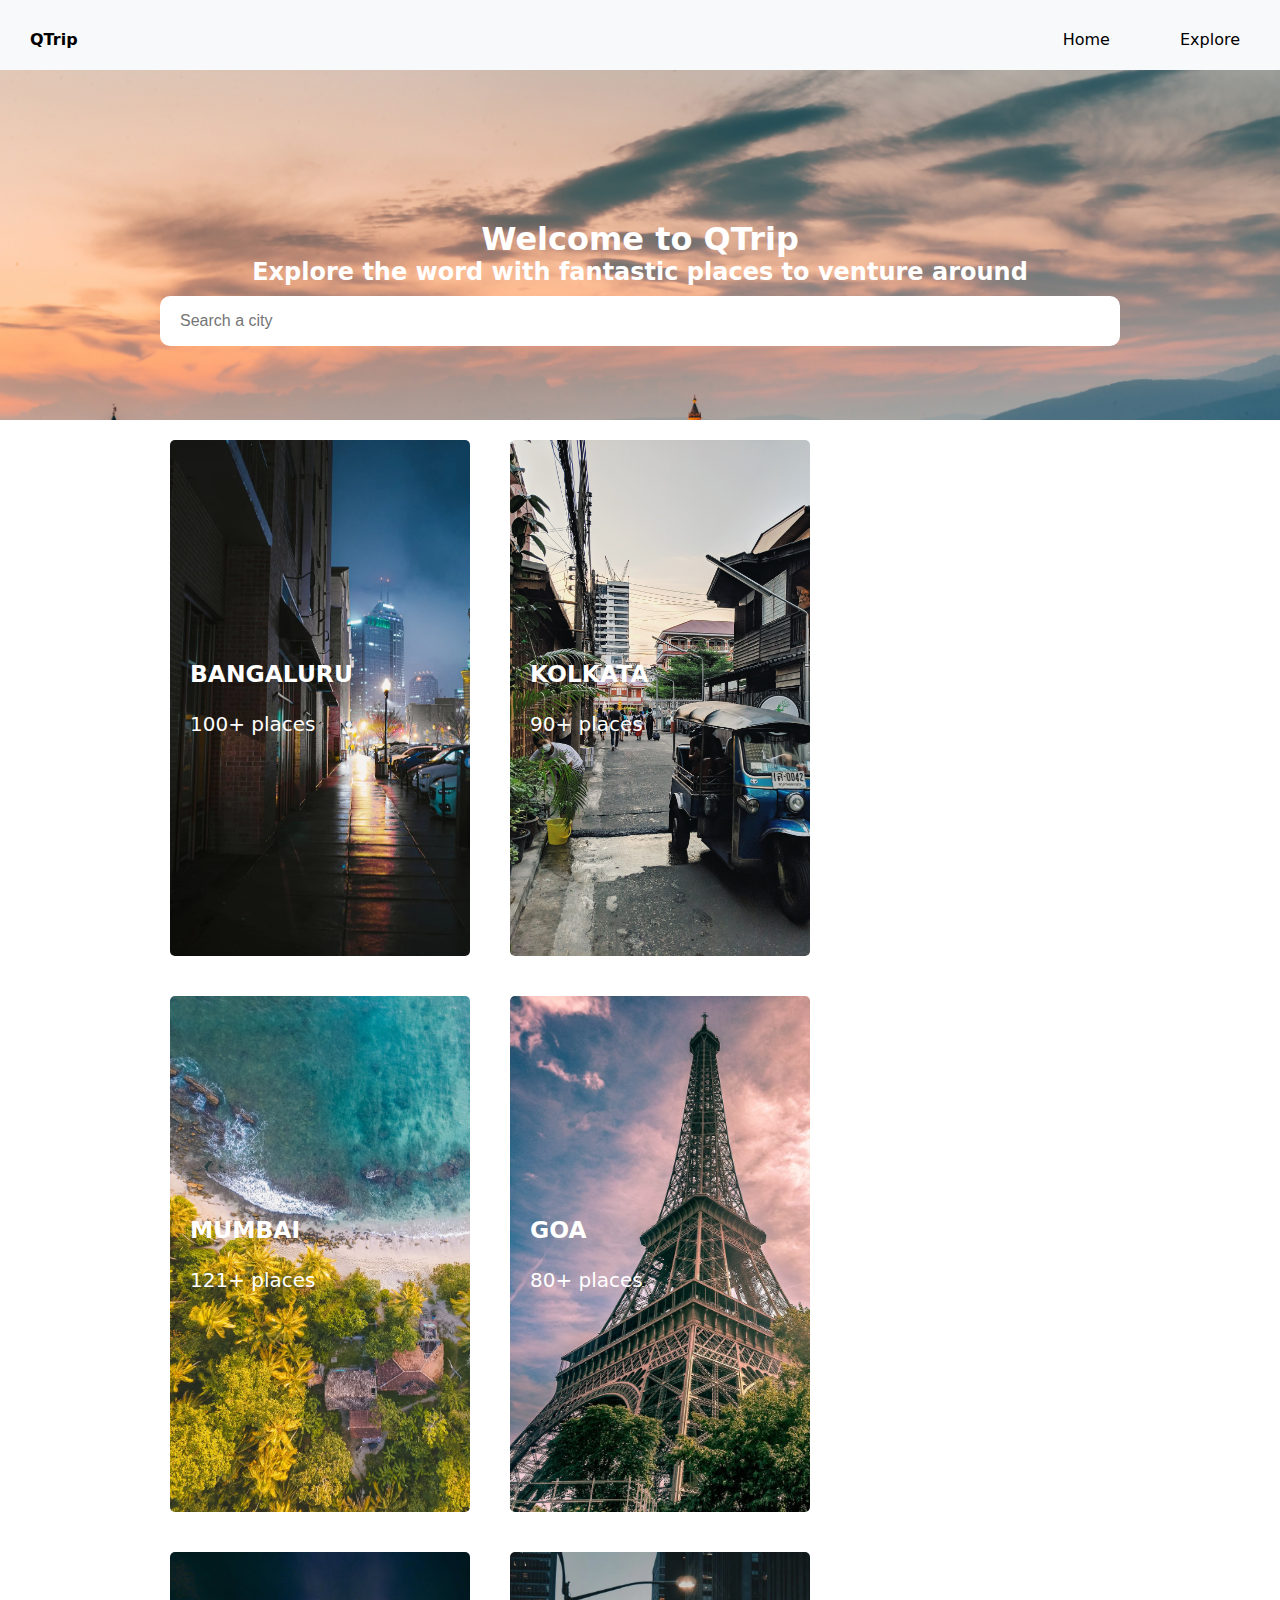
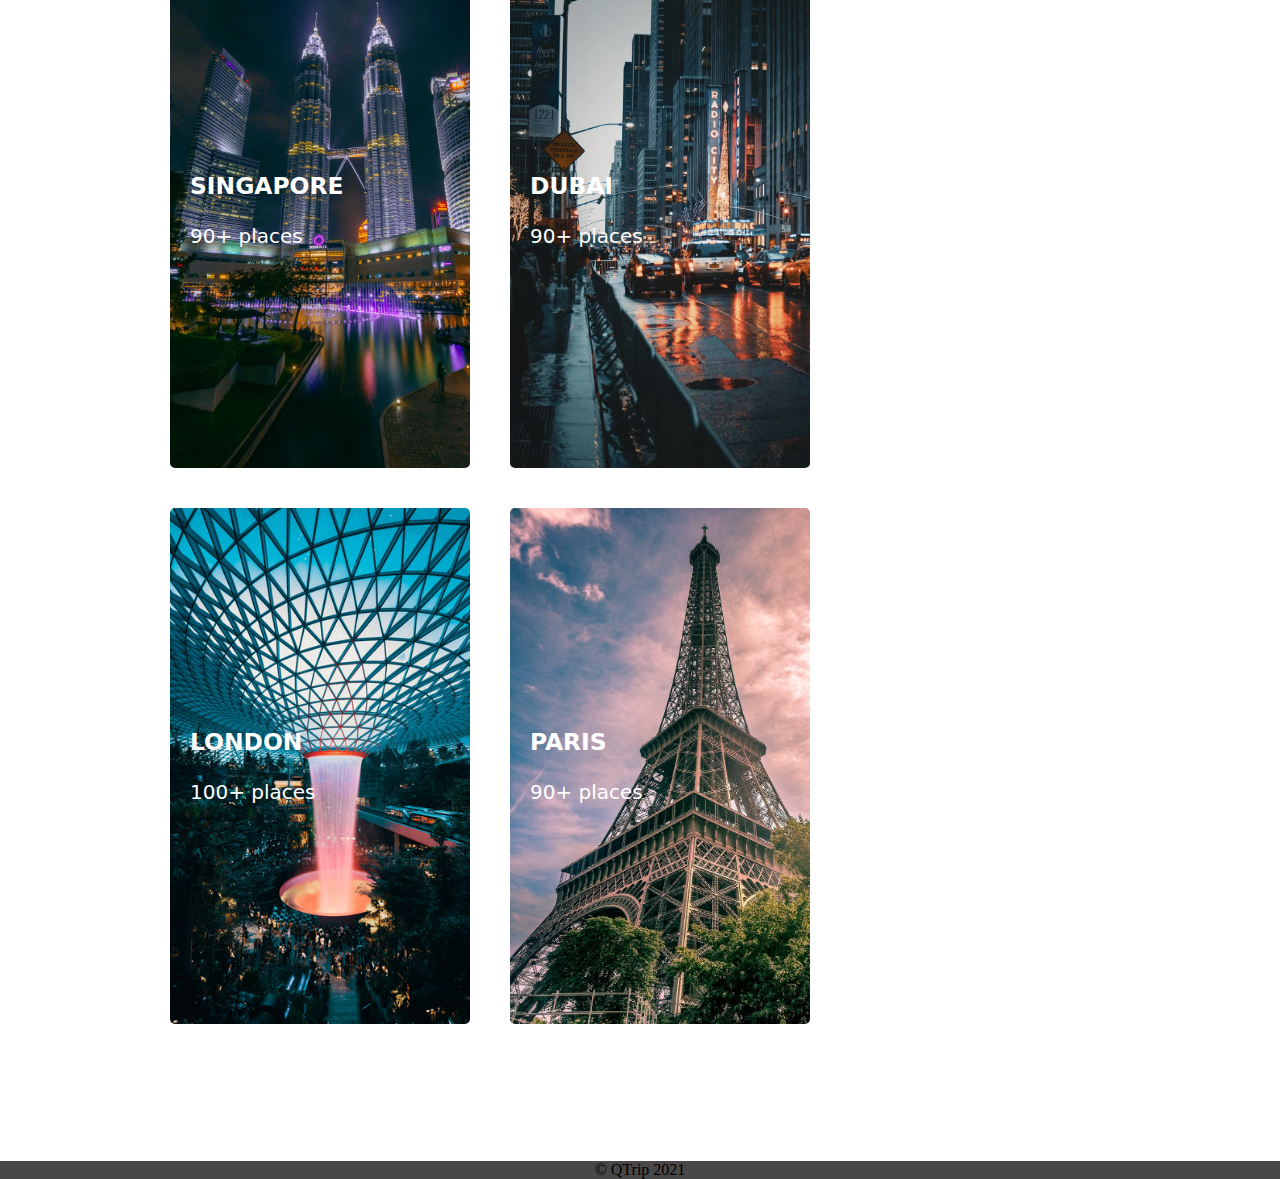
==== commit c6b15ecf: "newer design" ====
--- a/index.html
+++ b/index.html
@@ -1,109 +1,59 @@
 <!DOCTYPE html>
 <html lang="en">
-  <head>
-    <meta charset="UTF-8" />
-    <meta name="viewport" content="width=device-width, initial-scale=1.0" />
-    <meta http-equiv="X-UA-Compatible" content="ie=edge" />
-    <title>QTrip</title>
-    <link
-      rel="stylesheet"
-      href="https://cdn.jsdelivr.net/npm/bootstrap@4.0.0/dist/css/bootstrap.min.css"
-      integrity="sha384-Gn5384xqQ1aoWXA+058RXPxPg6fy4IWvTNh0E263XmFcJlSAwiGgFAW/dAiS6JXm"
-      crossorigin="anonymous"
-    />
-    <link rel="stylesheet" href="style.css" />
-
-    <!-- favicon links -->
-    <link
-      rel="apple-touch-icon"
-      sizes="180x180"
-      href="images/favicon/apple-touch-icon.png"
-    />
-    <link
-      rel="icon"
-      type="image/png"
-      sizes="32x32"
-      href="images/favicon/favicon-32x32.png"
-    />
-    <link
-      rel="icon"
-      type="image/png"
-      sizes="16x16"
-      href="images/favicon/favicon-16x16.png"
-    />
-    <link rel="manifest" href="images/favicon/site.webmanifest" />
-  </head>
-  <body>
-    <!-- NavBar section -->
-    <nav class="navbar navbar-expand-lg navbar-light bg-light ps-3">
-      <a class="navbar-brand" href="#">
-        <img src="./images/favicon/favicon-32x32.png" alt="" />
-      </a>
-      <button
-        class="navbar-toggler"
-        type="button"
-        data-bs-toggle="collapse"
-        data-bs-target="#navbarNavDropdown"
-        aria-controls="navbarNavDropdown"
-        aria-expanded="false"
-        aria-label="Toggle navigation"
-      >
-        <span class="navbar-toggler-icon"></span>
-      </button>
-      <div class="collapse navbar-collapse" id="navbarNavDropdown">
-        <ul class="navbar-nav d-flex justify-content-end w-100">
-          <li class="nav-item active">
-            <a class="nav-link" href="#">Home</a>
-          </li>
-          <li class="nav-item">
-            <a class="nav-link" href="#">Reservations</a>
-          </li>
-        </ul>
-      </div>
-    </nav>
-    <!-- Banner Image Section -->
-    <div class="hero-image align-items-center justify-content-center">
-      <div class="container">
-        <div class="hero-text">
-          <h1>Welcome to QTrip</h1>
-          <h3>Explore the world with fantastic places to venture around</h3>
-          <input class="hero-input" type="text" placeholder="Search a city" />
+<head>
+    <meta charset="UTF-8">
+    <meta http-equiv="X-UA-Compatible" content="IE=edge">
+    <meta name="viewport" content="width=device-width, initial-scale=1.0">
+    <link rel="stylesheet" href="./style.css">
+    <title>QTrip Static</title>
+</head>
+<body>
+    <div class="navbar">
+        <div class="uppernav">
+            <ul class="navlinks">
+                <span class="flink">
+                    <li><a href="#"><b>QTrip</b></a></li>
+                </span>
+                <li><a href="#">Explore</a></li>
+                <li><a href="#">Home</a></li>
+            </ul>
         </div>
-      </div>
     </div>
-
-    <!-- FOOTER SECTION -->
-    <!-- <footer class="footer">
-       -->
-    <footer class="bg-light text-center text-lg-start">
-      <!-- Copyright -->
-      <div class="text-center p-3" style="background-color: rgba(0, 0, 0, 0.2)">
-        © 2022 Copyright:
-        <a class="text-dark" href="https://www.vishakhavel.net/">Vel</a>
-      </div>
-      <!-- Copyright -->
-    </footer>
-    <script
-      src="https://cdn.jsdelivr.net/npm/bootstrap@5.2.0-beta1/dist/js/bootstrap.bundle.min.js"
-      integrity="sha384-pprn3073KE6tl6bjs2QrFaJGz5/SUsLqktiwsUTF55Jfv3qYSDhgCecCxMW52nD2"
-      crossorigin="anonymous"
-    ></script>
-
-    <script
-      src="https://code.jquery.com/jquery-3.2.1.slim.min.js"
-      integrity="sha384-KJ3o2DKtIkvYIK3UENzmM7KCkRr/rE9/Qpg6aAZGJwFDMVNA/GpGFF93hXpG5KkN"
-      crossorigin="anonymous"
-    ></script>
-    <script
-      src="https://cdn.jsdelivr.net/npm/popper.js@1.12.9/dist/umd/popper.min.js"
-      integrity="sha384-ApNbgh9B+Y1QKtv3Rn7W3mgPxhU9K/ScQsAP7hUibX39j7fakFPskvXusvfa0b4Q"
-      crossorigin="anonymous"
-    ></script>
-    <script
-      src="https://cdn.jsdelivr.net/npm/bootstrap@4.0.0/dist/js/bootstrap.min.js"
-      integrity="sha384-JZR6Spejh4U02d8jOt6vLEHfe/JQGiRRSQQxSfFWpi1MquVdAyjUar5+76PVCmYl"
-      crossorigin="anonymous"
-    ></script>
-  </body>
-  <!-- <script src="index.js"></script> -->
-</html>
+    <div class="header">
+        <div class="headtxt">
+            <h1>Welcome to QTrip</h1>
+            <h2>Explore the word with fantastic places to venture around</h2>
+            <input type="text" name="" class="input" placeholder="Search a city" accesskey="s">
+        </div>
+    </div>
+    <div id="container">
+        <div class="first">
+            <p><h3>BANGALURU</h3><br> 100+ places </p>
+        </div>
+        <div class="second">
+            <p><h3>KOLKATA</h3><br> 90+ places </p>
+        </div>
+        <div class="mumbai">
+            <p><h3>MUMBAI</h3><br> 121+ places </p>
+        </div>
+        <div class="goa">
+            <p><h3>GOA</h3><br> 80+ places </p>
+        </div>
+        <div class="singaore">
+            <p><h3>SINGAPORE</h3><br> 90+ places </p>
+        </div>
+        <div class="dubai">
+            <p><h3>DUBAI</h3><br> 90+ places </p>
+        </div>
+        <div class="uk">
+            <p><h3>LONDON</h3><br> 100+ places </p>
+        </div>
+        <div class="paris">
+            <p><h3>PARIS</h3><br> 90+ places </p>
+        </div>
+    </div>
+    <div class="footer">
+        &#169 QTrip 2021
+    </div>
+</body>
+</html>--- a/style.css
+++ b/style.css
@@ -1,204 +1,291 @@
 * {
-  margin: 0px;
-  padding: 0px;
-}
-body {
-  overflow-y: auto;
-  min-height: 100vh;
   margin: 0;
-  font-family: var(--bs-font-sans-serif);
-  font-size: 1rem;
-  font-weight: 400;
-  line-height: 1.5;
-  color: #212529;
-  background-color: #fff;
-  -webkit-text-size-adjust: 100%;
-  -webkit-tap-highlight-color: transparent;
-}
-
-html,
-body {
-  position: relative;
-}
-
-.hero-image {
-  background-image: linear-gradient(rgba(0, 0, 0, 0.5), rgba(0, 0, 0, 0.5)),
-    url('./images/cities/hero-image.jpg');
-  height: 50vh;
-  width: 100vw;
-  background-position: center;
-  background-repeat: no-repeat;
-  background-size: cover;
-  position: relative;
-}
-
-.align-items-center {
-  align-items: center;
-}
-
-.justify-content-center {
-  justify-content: center;
-}
-
-.hero-text {
-  text-align: center !important;
-  position: absolute;
-  top: 50%;
-  left: 50%;
-  transform: translate(-50%, -50%);
-  color: white;
-}
-
-.navbar,
-li {
-  /* padding: 1px 3px; */
-  /* margin-right: 10px; */
-  font-weight: bold;
+  padding: 0;
+  -webkit-box-sizing: border-box;
+  box-sizing: border-box;
+}
+
+.uppernav {
+  width: auto;
+  height: 70px;
+  background-color: #f8f9fa;
+}
+
+.uppernav ul li {
+  list-style: none;
+  display: inline;
+}
+
+.uppernav ul li a {
   color: black;
-}
-
-footer {
-  align-items: center;
-}
-
-.hero-input {
-  /* width: 90%; */
-  /* padding: 2rem; */
-  /* padding: 0.5rem;
-  border-radius: 1rem; */
-
-  width: 80%;
+  text-decoration: none;
+  float: right;
+  padding: 30px;
+  padding-right: 40px;
+  font-family: system-ui, -apple-system, 'Segoe UI', Roboto, 'Helvetica Neue',
+    Arial, 'Noto Sans', 'Liberation Sans', sans-serif, 'Apple Color Emoji',
+    'Segoe UI Emoji', 'Segoe UI Symbol', 'Noto Color Emoji';
+}
+
+.flink {
+  float: left;
+}
+
+.flink ul li a {
+  font-size: 60px;
+}
+
+.uppernav ul li a:hover {
+  cursor: pointer;
+}
+
+.header {
+  /* background-image: url(./story-bridge-3.jpg);
+   */
+  background-image: url(./images/cities/hero-image.jpg);
+  background-size: cover;
+  color: white;
+  text-align: center;
+  height: 350px;
+  font-weight: lighter;
+}
+
+.header input {
+  width: 75%;
   height: 50px;
-  padding: 16px;
-  border-radius: 8px;
-  border: none;
-}
-
-.hero-image-favicon {
-  padding: 0px;
-}
-
-.container {
-  align-items: center;
-  display: grid;
-  grid-template-columns: repeat(4, 1fr);
-  /* grid-gap: 10px; */
-  grid-row-gap: 80px;
-  grid-column-gap: 30px;
-
-  /* background-color: grey; */
-
-  /* css to insert text into the image */
-
+  border-radius: 10px;
+  border-style: none;
+}
+
+.headtxt {
+  padding-top: 150px;
+  font-family: system-ui, -apple-system, 'Segoe UI', Roboto, 'Helvetica Neue',
+    Arial, 'Noto Sans', 'Liberation Sans', sans-serif, 'Apple Color Emoji',
+    'Segoe UI Emoji', 'Segoe UI Symbol', 'Noto Color Emoji';
+}
+
+.input::-webkit-input-placeholder {
+  padding-left: 20px;
+  font-size: 16px;
+}
+
+.input:-ms-input-placeholder {
+  padding-left: 20px;
+  font-size: 16px;
+}
+
+.input::-ms-input-placeholder {
+  padding-left: 20px;
+  font-size: 16px;
+}
+
+.input::placeholder {
+  padding-left: 20px;
+  font-size: 16px;
+}
+
+.input {
+  margin-top: 10px;
+}
+
+#container {
+  display: -webkit-box;
+  display: -ms-flexbox;
+  display: flex;
+  -ms-flex-wrap: wrap;
+  flex-wrap: wrap;
+  padding-left: 150px;
+  padding-right: 150px;
+}
+
+#container > div {
+  border-radius: 5px;
+  font-size: 20px;
+  margin: 20px;
+  padding: 20px;
+  width: 300px;
+  height: -webkit-fit-content;
+  height: -moz-fit-content;
+  height: fit-content;
+}
+
+.first {
+  background-image: url(./images/cities/bangalore.webp);
+  background-size: cover;
+  height: 350px;
+  width: 300px;
+  color: white;
+  font-family: system-ui, -apple-system, 'Segoe UI', Roboto, 'Helvetica Neue',
+    Arial, 'Noto Sans', 'Liberation Sans', sans-serif, 'Apple Color Emoji',
+    'Segoe UI Emoji', 'Segoe UI Symbol', 'Noto Color Emoji';
+}
+
+.first p {
+  padding-top: 200px;
+}
+
+.first:hover {
+  cursor: pointer;
+  opacity: 0.7;
+}
+
+.second {
+  background-image: url(./images/cities/bangkok.jpg);
+  background-size: cover;
+  height: 350px;
+  width: 300px;
+  color: white;
+  font-family: system-ui, -apple-system, 'Segoe UI', Roboto, 'Helvetica Neue',
+    Arial, 'Noto Sans', 'Liberation Sans', sans-serif, 'Apple Color Emoji',
+    'Segoe UI Emoji', 'Segoe UI Symbol', 'Noto Color Emoji';
+}
+
+.second p {
+  padding-top: 200px;
+}
+
+.second:hover {
+  cursor: pointer;
+  opacity: 0.7;
+}
+
+.mumbai {
+  background-image: url(./images/cities/Goa.jpeg);
+  background-size: cover;
+  height: 350px;
+  width: 300px;
+  color: white;
+  font-family: system-ui, -apple-system, 'Segoe UI', Roboto, 'Helvetica Neue',
+    Arial, 'Noto Sans', 'Liberation Sans', sans-serif, 'Apple Color Emoji',
+    'Segoe UI Emoji', 'Segoe UI Symbol', 'Noto Color Emoji';
+}
+
+.mumbai p {
+  padding-top: 200px;
+}
+
+.mumbai:hover {
+  cursor: pointer;
+  opacity: 0.7;
+}
+
+.singaore {
+  background-image: url(./images/cities/malaysia.jpeg);
+  background-size: cover;
+  height: 350px;
+  width: 300px;
+  color: white;
+  font-family: system-ui, -apple-system, 'Segoe UI', Roboto, 'Helvetica Neue',
+    Arial, 'Noto Sans', 'Liberation Sans', sans-serif, 'Apple Color Emoji',
+    'Segoe UI Emoji', 'Segoe UI Symbol', 'Noto Color Emoji';
+}
+
+.singaore p {
+  padding-top: 200px;
+}
+
+.singaore:hover {
+  cursor: pointer;
+  opacity: 0.7;
+}
+
+.dubai {
+  background-image: url(./images/cities/newyork.webp);
+  background-size: cover;
+  height: 350px;
+  width: 300px;
+  color: white;
+  font-family: system-ui, -apple-system, 'Segoe UI', Roboto, 'Helvetica Neue',
+    Arial, 'Noto Sans', 'Liberation Sans', sans-serif, 'Apple Color Emoji',
+    'Segoe UI Emoji', 'Segoe UI Symbol', 'Noto Color Emoji';
+}
+
+.dubai p {
+  padding-top: 200px;
+}
+
+.dubai:hover {
+  cursor: pointer;
+  opacity: 0.7;
+}
+
+.goa {
+  background-image: url(./images/cities/paris.jpeg);
+  background-size: cover;
+  height: 350px;
+  width: 300px;
+  color: white;
+  font-family: system-ui, -apple-system, 'Segoe UI', Roboto, 'Helvetica Neue',
+    Arial, 'Noto Sans', 'Liberation Sans', sans-serif, 'Apple Color Emoji',
+    'Segoe UI Emoji', 'Segoe UI Symbol', 'Noto Color Emoji';
+}
+
+.goa p {
+  padding-top: 200px;
+}
+
+.goa:hover {
+  cursor: pointer;
+  opacity: 0.7;
+}
+
+.uk {
+  background-image: url(./images/cities/singapore.jpeg);
+  background-size: cover;
+  height: 350px;
+  width: 300px;
+  color: white;
+  font-family: system-ui, -apple-system, 'Segoe UI', Roboto, 'Helvetica Neue',
+    Arial, 'Noto Sans', 'Liberation Sans', sans-serif, 'Apple Color Emoji',
+    'Segoe UI Emoji', 'Segoe UI Symbol', 'Noto Color Emoji';
+}
+
+.uk p {
+  padding-top: 200px;
+}
+
+.uk:hover {
+  cursor: pointer;
+  opacity: 0.7;
+}
+
+.paris {
+  background-image: url(./images/cities/paris.jpeg);
+  background-size: cover;
+  height: 350px;
+  width: 300px;
+  color: white;
+  font-family: system-ui, -apple-system, 'Segoe UI', Roboto, 'Helvetica Neue',
+    Arial, 'Noto Sans', 'Liberation Sans', sans-serif, 'Apple Color Emoji',
+    'Segoe UI Emoji', 'Segoe UI Symbol', 'Noto Color Emoji';
+}
+
+.paris p {
+  padding-top: 200px;
+}
+
+.paris:hover {
+  cursor: pointer;
+  opacity: 0.7;
+}
+
+.footer {
+  display: block;
+  height: auto;
+  background-color: #494747;
+  margin-top: 117px;
+  margin-bottom: 0px;
   text-align: center;
-  color: white;
-  /* text-transform: uppercase; */
-}
-
-.gallery-item {
-  width: 100%;
-  height: 100%;
-  position: relative;
-}
-
-.gallery-item .image {
-  width: 100%;
-  height: 100%;
-  overflow: hidden;
-}
-
-.gallery-item .image img {
-  /* width: 100%;
-  height: 100%; */
-
-  height: 400px;
-  width: 300px;
-  object-fit: cover;
-}
-
-.gallery-item .image img:hover {
-  transform: rotate();
-  /* display: flex; */
-}
-
-.white-space {
-  padding: 150px;
-  margin: 50px;
-}
-
-.centered {
-  position: absolute;
-  top: 80%;
-  left: 50%;
-  transform: translate(-50%, -50%);
-  text-transform: uppercase;
-}
-
-.image img:hover {
-  -webkit-filter: brightness(50%);
-  transform: scale(1.1);
-}
-
-.centered img:hover {
-  -webkit-filter: brightness(50%);
-  transform: scale(1.1);
-}
-
-@media (min-width: 350px) {
-  .container {
-    grid-template-columns: 1fr;
+}
+
+@media screen and (max-width: 499px) {
+  #container {
+    padding-right: 10px;
+    padding-left: 10px;
   }
-}
-
-@media (min-width: 600px) {
-  .container {
-    grid-template-columns: repeat(2, 1fr);
+  #container > div {
+    width: 200px;
+    height: 350px;
   }
 }
-
-@media (min-width: 750px) {
-  .container {
-    grid-template-columns: repeat(3, 1fr);
-  }
-}
-
-@media (min-width: 1000px) {
-  .container {
-    grid-template-columns: repeat(4, 1fr);
-  }
-}
-
-/* CSS for anchor tags  */
-.image {
-  color: white;
-}
-.image a:hover {
-  color: white;
-}
-
-.footer {
-  height: 5px;
-  /* width: 100%; */
-}
-
-.content {
-  padding: 100px 0px;
-}
-
-.text-white {
-  color: #fff !important;
-}
-
-.row {
-  display: flex;
-  flex-wrap: wrap;
-  margin-right: -15px;
-  margin-left: -15px;
-}
-
-.tile {
-  cursor: pointer;
-  transition: 02s all;
-  -webkit-transition: 0.2s all;
-  overflow: hidden;
-}
+/*# sourceMappingURL=style.css.map */
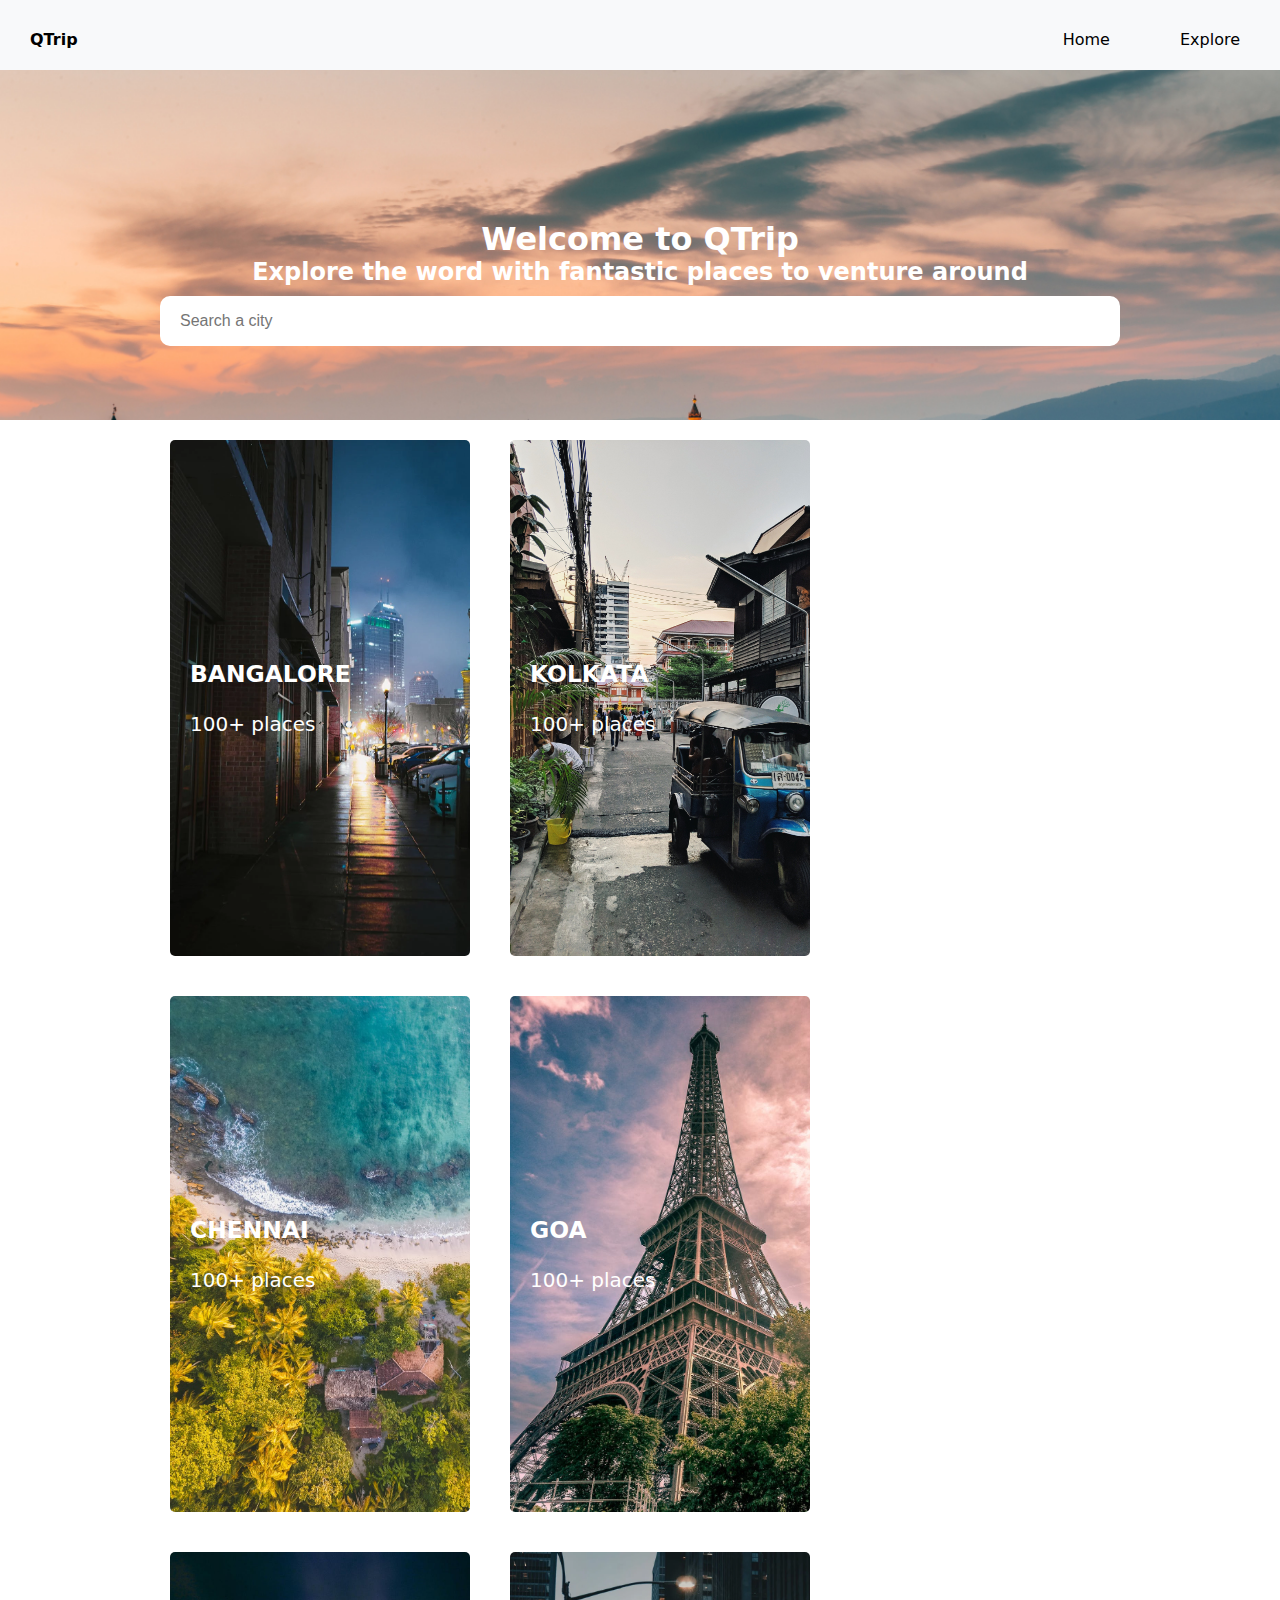
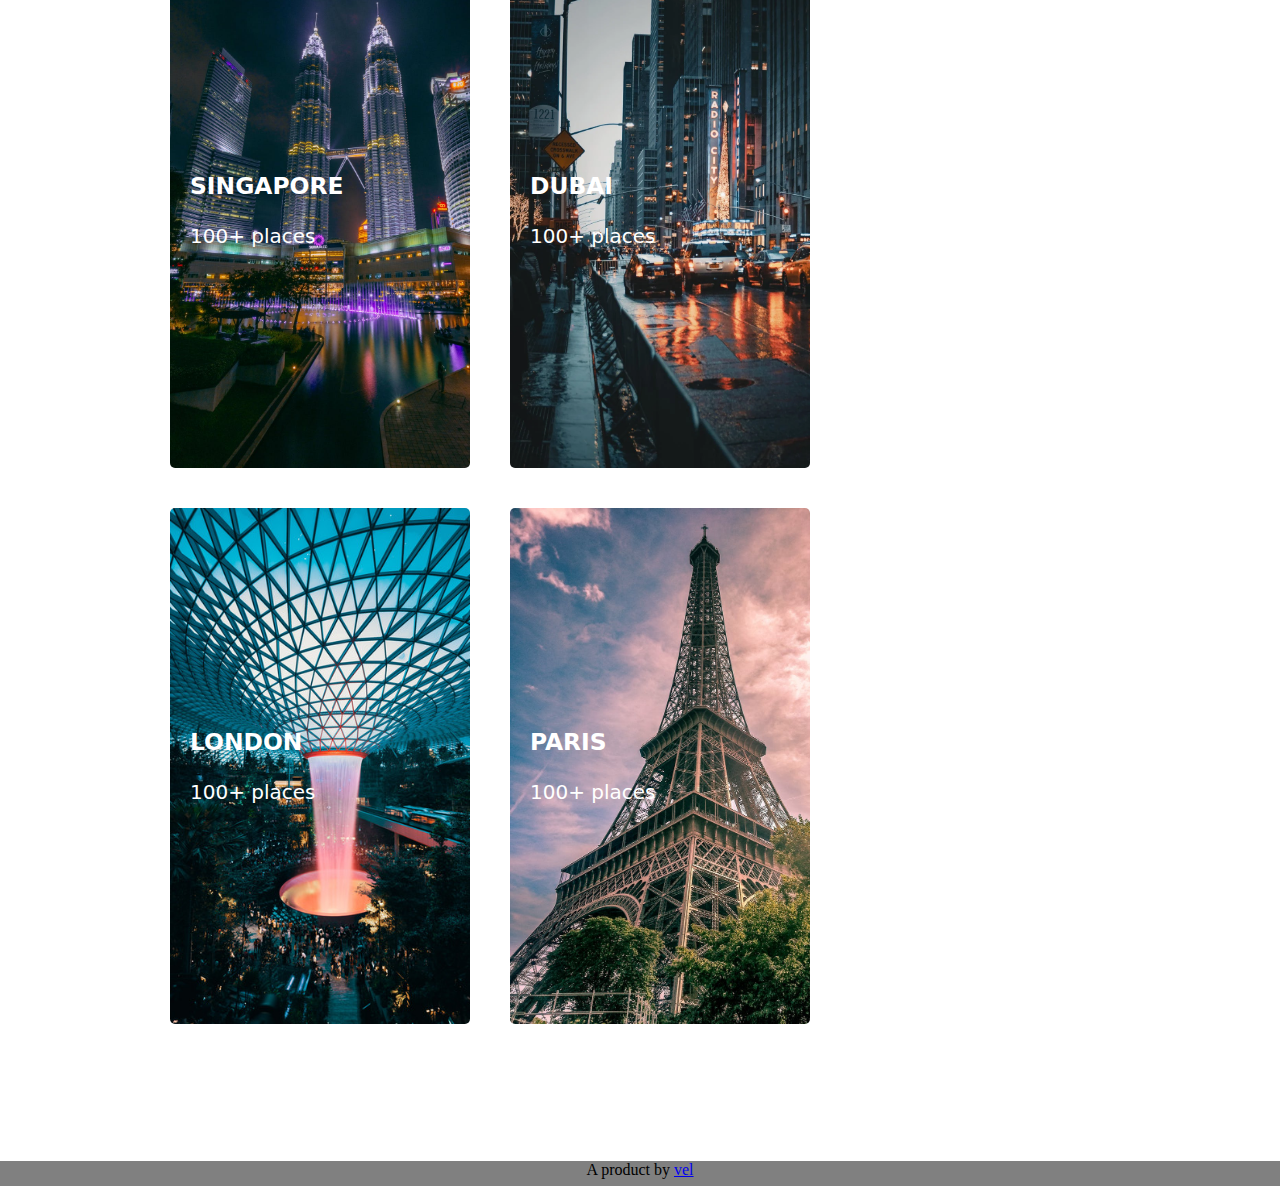
==== commit 883cd145: "css" ====
--- a/index.html
+++ b/index.html
@@ -28,32 +28,37 @@
     </div>
     <div id="container">
         <div class="first">
-            <p><h3>BANGALURU</h3><br> 100+ places </p>
+            <p><h3>BANGALORE</h3><br> 100+ places </p>
         </div>
         <div class="second">
-            <p><h3>KOLKATA</h3><br> 90+ places </p>
+          <p><h3>KOLKATA</h3>
+            <br>
+              
+           100+ places</p>
+            
+
         </div>
         <div class="mumbai">
-            <p><h3>MUMBAI</h3><br> 121+ places </p>
+            <p><h3>CHENNAI</h3><br> 100+ places </p>
         </div>
         <div class="goa">
-            <p><h3>GOA</h3><br> 80+ places </p>
+            <p><h3>GOA</h3><br> 100+ places </p>
         </div>
         <div class="singaore">
-            <p><h3>SINGAPORE</h3><br> 90+ places </p>
+            <p><h3>SINGAPORE</h3><br> 100+ places </p>
         </div>
         <div class="dubai">
-            <p><h3>DUBAI</h3><br> 90+ places </p>
+            <p><h3>DUBAI</h3><br> 100+ places </p>
         </div>
         <div class="uk">
             <p><h3>LONDON</h3><br> 100+ places </p>
         </div>
         <div class="paris">
-            <p><h3>PARIS</h3><br> 90+ places </p>
+            <p><h3>PARIS</h3><br> 100+ places </p>
         </div>
     </div>
     <div class="footer">
-        &#169 QTrip 2021
+        A product by <a href="https://www.linkedin.com/in/vishakhavel-shanmuganathan-376b44197/">vel</a>
     </div>
 </body>
 </html>--- a/style.css
+++ b/style.css
@@ -271,11 +271,12 @@
 
 .footer {
   display: block;
-  height: auto;
-  background-color: #494747;
+  height: 25px;
+  background-color: GREY;
   margin-top: 117px;
   margin-bottom: 0px;
   text-align: center;
+  justify-content: center;
 }
 
 @media screen and (max-width: 499px) {
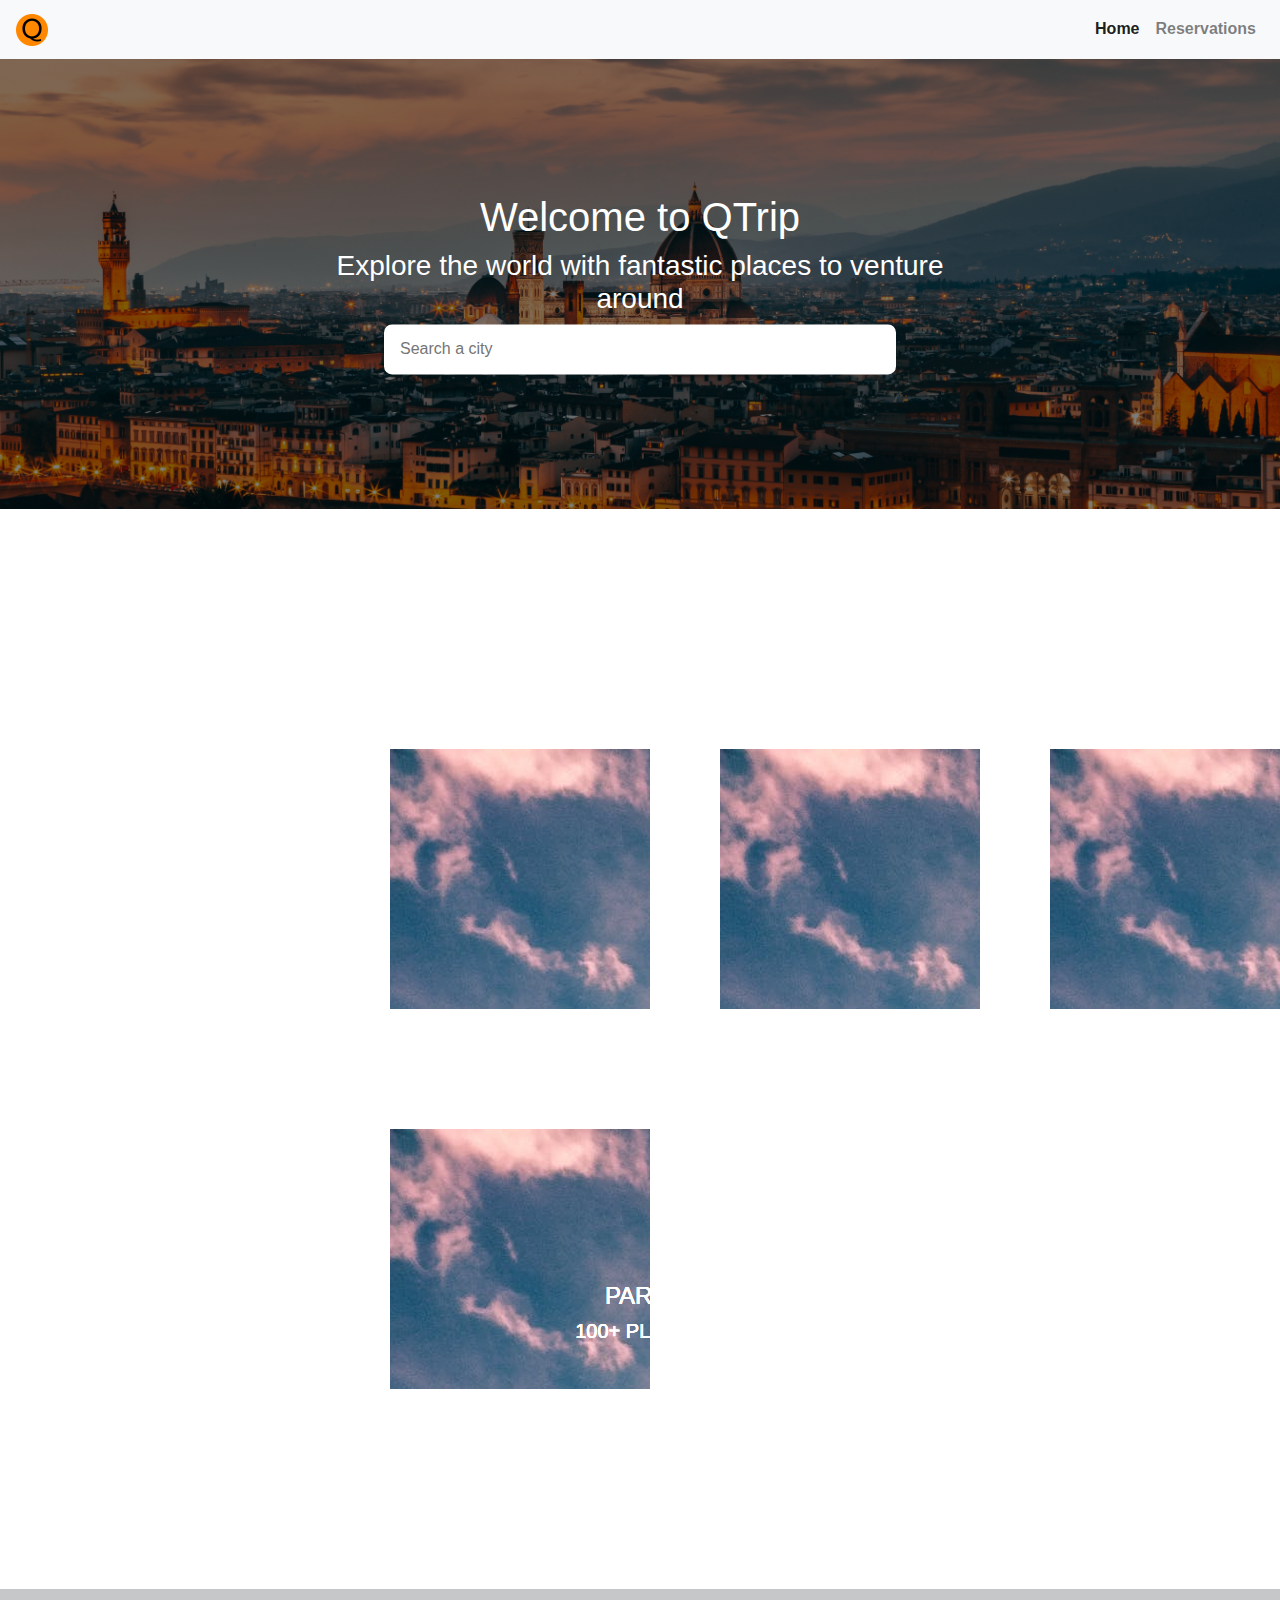
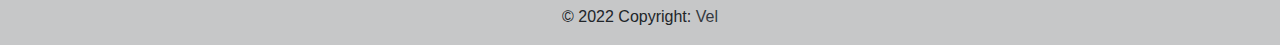
==== commit a02529c0: "changes" ====
--- a/index.html
+++ b/index.html
@@ -1,64 +1,171 @@
 <!DOCTYPE html>
 <html lang="en">
-<head>
-    <meta charset="UTF-8">
-    <meta http-equiv="X-UA-Compatible" content="IE=edge">
-    <meta name="viewport" content="width=device-width, initial-scale=1.0">
-    <link rel="stylesheet" href="./style.css">
-    <title>QTrip Static</title>
-</head>
-<body>
-    <div class="navbar">
-        <div class="uppernav">
-            <ul class="navlinks">
-                <span class="flink">
-                    <li><a href="#"><b>QTrip</b></a></li>
-                </span>
-                <li><a href="#">Explore</a></li>
-                <li><a href="#">Home</a></li>
-            </ul>
+  <head>
+    <meta charset="UTF-8" />
+    <meta name="viewport" content="width=device-width, initial-scale=1.0" />
+    <meta http-equiv="X-UA-Compatible" content="ie=edge" />
+    <title>QTrip</title>
+    <link
+      rel="stylesheet"
+      href="https://cdn.jsdelivr.net/npm/bootstrap@4.0.0/dist/css/bootstrap.min.css"
+      integrity="sha384-Gn5384xqQ1aoWXA+058RXPxPg6fy4IWvTNh0E263XmFcJlSAwiGgFAW/dAiS6JXm"
+      crossorigin="anonymous"
+    />
+    <link rel="stylesheet" href="style.css" />
+
+    <!-- favicon links -->
+    <link
+      rel="apple-touch-icon"
+      sizes="180x180"
+      href="images/favicon/apple-touch-icon.png"
+    />
+    <link
+      rel="icon"
+      type="image/png"
+      sizes="32x32"
+      href="images/favicon/favicon-32x32.png"
+    />
+    <link
+      rel="icon"
+      type="image/png"
+      sizes="16x16"
+      href="images/favicon/favicon-16x16.png"
+    />
+    <link rel="manifest" href="images/favicon/site.webmanifest" />
+  </head>
+  <body>
+    <!-- NavBar section -->
+    <nav class="navbar navbar-expand-lg navbar-light bg-light ps-3">
+      <a class="navbar-brand" href="#">
+        <img src="./images/favicon/favicon-32x32.png" alt="" />
+      </a>
+      <button
+        class="navbar-toggler"
+        type="button"
+        data-bs-toggle="collapse"
+        data-bs-target="#navbarNavDropdown"
+        aria-controls="navbarNavDropdown"
+        aria-expanded="false"
+        aria-label="Toggle navigation"
+      >
+        <span class="navbar-toggler-icon"></span>
+      </button>
+      <div class="collapse navbar-collapse" id="navbarNavDropdown">
+        <ul class="navbar-nav d-flex justify-content-end w-100">
+          <li class="nav-item active">
+            <a class="nav-link" href="#">Home</a>
+          </li>
+          <li class="nav-item">
+            <a class="nav-link" href="#">Reservations</a>
+          </li>
+        </ul>
+      </div>
+    </nav>
+    <!-- Banner Image Section -->
+    <div class="hero-image align-items-center justify-content-center">
+      <div class="container align-items-center justify-content-center">
+        <div class="hero-text">
+          <h1>Welcome to QTrip</h1>
+          <h3>Explore the world with fantastic places to venture around</h3>
+          <input class="hero-input" type="text" placeholder="Search a city" />
         </div>
+      </div>
     </div>
-    <div class="header">
-        <div class="headtxt">
-            <h1>Welcome to QTrip</h1>
-            <h2>Explore the word with fantastic places to venture around</h2>
-            <input type="text" name="" class="input" placeholder="Search a city" accesskey="s">
+
+    <div class="white-space">
+      <div class="container">
+        <div class="tile">
+          <a href="https://en.wikipedia.org/wiki/Paris">
+            <div class="image">
+              <img src="./images/cities/paris.jpeg" alt="" />
+              <div class="centered">
+                <h4>paris</h4>
+                <h5>100+ places</h5>
+              </div>
+            </div>
+          </a>
         </div>
+
+        <div class="tile">
+          <a href="https://en.wikipedia.org/wiki/Paris">
+            <div class="image">
+              <img src="./images/cities/paris.jpeg" alt="" />
+              <div class="centered">
+                <h4>paris</h4>
+                <h5>100+ places</h5>
+              </div>
+            </div>
+          </a>
+        </div>
+
+        <div class="tile">
+          <a href="https://en.wikipedia.org/wiki/Paris">
+            <div class="image">
+              <img src="./images/cities/paris.jpeg" alt="" />
+              <div class="centered">
+                <h4>paris</h4>
+                <h5>100+ places</h5>
+              </div>
+            </div>
+          </a>
+        </div>
+
+        <div class="tile">
+          <a href="https://en.wikipedia.org/wiki/Paris">
+            <div class="image">
+              <img src="./images/cities/paris.jpeg" alt="" />
+              <div class="centered">
+                <h4>paris</h4>
+                <h5>100+ places</h5>
+              </div>
+            </div>
+          </a>
+        </div>
+
+        <div class="tile">
+          <a href="https://en.wikipedia.org/wiki/Paris">
+            <div class="image">
+              <img src="./images/cities/paris.jpeg" alt="" />
+              <div class="centered">
+                <h4>paris</h4>
+                <h5>100+ places</h5>
+              </div>
+            </div>
+          </a>
+        </div>
+      </div>
     </div>
-    <div id="container">
-        <div class="first">
-            <p><h3>BANGALORE</h3><br> 100+ places </p>
-        </div>
-        <div class="second">
-          <p><h3>KOLKATA</h3>
-            <br>
-              
-           100+ places</p>
-            
 
-        </div>
-        <div class="mumbai">
-            <p><h3>CHENNAI</h3><br> 100+ places </p>
-        </div>
-        <div class="goa">
-            <p><h3>GOA</h3><br> 100+ places </p>
-        </div>
-        <div class="singaore">
-            <p><h3>SINGAPORE</h3><br> 100+ places </p>
-        </div>
-        <div class="dubai">
-            <p><h3>DUBAI</h3><br> 100+ places </p>
-        </div>
-        <div class="uk">
-            <p><h3>LONDON</h3><br> 100+ places </p>
-        </div>
-        <div class="paris">
-            <p><h3>PARIS</h3><br> 100+ places </p>
-        </div>
-    </div>
-    <div class="footer">
-        A product by <a href="https://www.linkedin.com/in/vishakhavel-shanmuganathan-376b44197/">vel</a>
-    </div>
-</body>
-</html>+    <!-- FOOTER SECTION -->
+
+    <footer class="bg-light text-center text-lg-start">
+      <!-- Copyright -->
+      <div class="text-center p-3" style="background-color: rgba(0, 0, 0, 0.2)">
+        © 2022 Copyright:
+        <a class="text-dark" href="https://www.vishakhavel.net/">Vel</a>
+      </div>
+      <!-- Copyright -->
+    </footer>
+    <script
+      src="https://cdn.jsdelivr.net/npm/bootstrap@5.2.0-beta1/dist/js/bootstrap.bundle.min.js"
+      integrity="sha384-pprn3073KE6tl6bjs2QrFaJGz5/SUsLqktiwsUTF55Jfv3qYSDhgCecCxMW52nD2"
+      crossorigin="anonymous"
+    ></script>
+
+    <script
+      src="https://code.jquery.com/jquery-3.2.1.slim.min.js"
+      integrity="sha384-KJ3o2DKtIkvYIK3UENzmM7KCkRr/rE9/Qpg6aAZGJwFDMVNA/GpGFF93hXpG5KkN"
+      crossorigin="anonymous"
+    ></script>
+    <script
+      src="https://cdn.jsdelivr.net/npm/popper.js@1.12.9/dist/umd/popper.min.js"
+      integrity="sha384-ApNbgh9B+Y1QKtv3Rn7W3mgPxhU9K/ScQsAP7hUibX39j7fakFPskvXusvfa0b4Q"
+      crossorigin="anonymous"
+    ></script>
+    <script
+      src="https://cdn.jsdelivr.net/npm/bootstrap@4.0.0/dist/js/bootstrap.min.js"
+      integrity="sha384-JZR6Spejh4U02d8jOt6vLEHfe/JQGiRRSQQxSfFWpi1MquVdAyjUar5+76PVCmYl"
+      crossorigin="anonymous"
+    ></script>
+  </body>
+</html>
--- a/style.css
+++ b/style.css
@@ -1,292 +1,210 @@
 * {
+  margin: 0px;
+  padding: 0px;
+}
+body {
+  overflow-y: auto;
+  min-height: 100vh;
   margin: 0;
-  padding: 0;
-  -webkit-box-sizing: border-box;
-  box-sizing: border-box;
-}
-
-.uppernav {
-  width: auto;
-  height: 70px;
-  background-color: #f8f9fa;
-}
-
-.uppernav ul li {
-  list-style: none;
-  display: inline;
-}
-
-.uppernav ul li a {
+  font-family: var(--bs-font-sans-serif);
+  font-size: 1rem;
+  font-weight: 400;
+  line-height: 1.5;
+  color: #212529;
+  background-color: #fff;
+  -webkit-text-size-adjust: 100%;
+  -webkit-tap-highlight-color: transparent;
+}
+
+html,
+body {
+  position: relative;
+}
+
+.hero-image {
+  background-image: linear-gradient(rgba(0, 0, 0, 0.5), rgba(0, 0, 0, 0.5)),
+    url('./images/cities/hero-image.jpg');
+  height: 50vh;
+  width: 100vw;
+  background-position: center;
+  background-repeat: no-repeat;
+  background-size: cover;
+  position: relative;
+}
+
+.align-items-center {
+  align-items: center;
+}
+
+.justify-content-center {
+  justify-content: center;
+}
+
+.hero-text {
+  text-align: center !important;
+  position: absolute;
+  top: 50%;
+  left: 50%;
+  transform: translate(-50%, -50%);
+  color: white;
+}
+
+.navbar,
+li {
+  /* padding: 1px 3px; */
+  /* margin-right: 10px; */
+  font-weight: bold;
   color: black;
-  text-decoration: none;
-  float: right;
-  padding: 30px;
-  padding-right: 40px;
-  font-family: system-ui, -apple-system, 'Segoe UI', Roboto, 'Helvetica Neue',
-    Arial, 'Noto Sans', 'Liberation Sans', sans-serif, 'Apple Color Emoji',
-    'Segoe UI Emoji', 'Segoe UI Symbol', 'Noto Color Emoji';
-}
-
-.flink {
-  float: left;
-}
-
-.flink ul li a {
-  font-size: 60px;
-}
-
-.uppernav ul li a:hover {
-  cursor: pointer;
-}
-
-.header {
-  /* background-image: url(./story-bridge-3.jpg);
-   */
-  background-image: url(./images/cities/hero-image.jpg);
-  background-size: cover;
-  color: white;
+}
+
+footer {
+  align-items: center;
+}
+
+.hero-input {
+  /* width: 90%; */
+  /* padding: 2rem; */
+  /* padding: 0.5rem;
+  border-radius: 1rem; */
+
+  width: 80%;
+  height: 50px;
+  padding: 16px;
+  border-radius: 8px;
+  border: none;
+}
+
+.hero-image-favicon {
+  padding: 0px;
+}
+
+.container {
+  display: grid;
+  grid-template-columns: repeat(4, 1fr);
+  grid-row-gap: 80px;
+  grid-column-gap: 30px;
+
   text-align: center;
-  height: 350px;
-  font-weight: lighter;
-}
-
-.header input {
-  width: 75%;
-  height: 50px;
-  border-radius: 10px;
-  border-style: none;
-}
-
-.headtxt {
-  padding-top: 150px;
-  font-family: system-ui, -apple-system, 'Segoe UI', Roboto, 'Helvetica Neue',
-    Arial, 'Noto Sans', 'Liberation Sans', sans-serif, 'Apple Color Emoji',
-    'Segoe UI Emoji', 'Segoe UI Symbol', 'Noto Color Emoji';
-}
-
-.input::-webkit-input-placeholder {
-  padding-left: 20px;
-  font-size: 16px;
-}
-
-.input:-ms-input-placeholder {
-  padding-left: 20px;
-  font-size: 16px;
-}
-
-.input::-ms-input-placeholder {
-  padding-left: 20px;
-  font-size: 16px;
-}
-
-.input::placeholder {
-  padding-left: 20px;
-  font-size: 16px;
-}
-
-.input {
-  margin-top: 10px;
-}
-
-#container {
-  display: -webkit-box;
-  display: -ms-flexbox;
-  display: flex;
-  -ms-flex-wrap: wrap;
-  flex-wrap: wrap;
   padding-left: 150px;
   padding-right: 150px;
 }
 
-#container > div {
+.image {
   border-radius: 5px;
   font-size: 20px;
   margin: 20px;
   padding: 20px;
+  width: 30px;
+  /* height: -webkit-fit-content;
+  height: -moz-fit-content;
+  height: fit-content; */
+
+  height: 100px;
+}
+
+/* .gallery-item {
+  width: 100%;
+  height: 100%;
+  position: relative;
+}
+
+.gallery-item .image {
+  width: 100%;
+  height: 100%;
+  overflow: hidden;
+}
+
+.gallery-item .image img {
+  height: 400px;
   width: 300px;
-  height: -webkit-fit-content;
-  height: -moz-fit-content;
-  height: fit-content;
-}
-
-.first {
-  background-image: url(./images/cities/bangalore.webp);
-  background-size: cover;
-  height: 350px;
+  object-fit: cover;
+}
+
+.gallery-item .image img:hover {
+  transform: rotate();
+} */
+
+.white-space {
+  padding: 150px;
+  margin: 50px;
+}
+
+.centered {
+  position: absolute;
+  top: 80%;
+  left: 50%;
+  transform: translate(-50%, -50%);
+  text-transform: uppercase;
+}
+
+.image img:hover {
+  -webkit-filter: brightness(50%);
+  transform: scale(1.1);
+}
+
+.centered img:hover {
+  -webkit-filter: brightness(50%);
+  transform: scale(1.1);
+}
+
+@media (min-width: 350px) {
+  .container {
+    grid-template-columns: 1fr;
+  }
+}
+
+@media (min-width: 600px) {
+  .container {
+    grid-template-columns: repeat(2, 1fr);
+  }
+}
+
+@media (min-width: 750px) {
+  .container {
+    grid-template-columns: repeat(3, 1fr);
+  }
+}
+
+@media (min-width: 1000px) {
+  .container {
+    grid-template-columns: repeat(4, 1fr);
+  }
+}
+
+/* CSS for anchor tags  */
+.image {
+  color: white;
+}
+.image a:hover {
+  color: white;
+}
+
+.footer {
+  height: 5px;
+  /* width: 100%; */
+}
+
+.content {
+  padding: 100px 0px;
+}
+
+.text-white {
+  color: #fff !important;
+}
+
+.row {
+  display: flex;
+  flex-wrap: wrap;
+  margin-right: -15px;
+  margin-left: -15px;
+}
+
+.tile {
+  cursor: pointer;
+  transition: 02s all;
+  -webkit-transition: 0.2s all;
+  overflow: hidden;
+  height: 300px;
   width: 300px;
-  color: white;
-  font-family: system-ui, -apple-system, 'Segoe UI', Roboto, 'Helvetica Neue',
-    Arial, 'Noto Sans', 'Liberation Sans', sans-serif, 'Apple Color Emoji',
-    'Segoe UI Emoji', 'Segoe UI Symbol', 'Noto Color Emoji';
-}
-
-.first p {
-  padding-top: 200px;
-}
-
-.first:hover {
-  cursor: pointer;
-  opacity: 0.7;
-}
-
-.second {
-  background-image: url(./images/cities/bangkok.jpg);
-  background-size: cover;
-  height: 350px;
-  width: 300px;
-  color: white;
-  font-family: system-ui, -apple-system, 'Segoe UI', Roboto, 'Helvetica Neue',
-    Arial, 'Noto Sans', 'Liberation Sans', sans-serif, 'Apple Color Emoji',
-    'Segoe UI Emoji', 'Segoe UI Symbol', 'Noto Color Emoji';
-}
-
-.second p {
-  padding-top: 200px;
-}
-
-.second:hover {
-  cursor: pointer;
-  opacity: 0.7;
-}
-
-.mumbai {
-  background-image: url(./images/cities/Goa.jpeg);
-  background-size: cover;
-  height: 350px;
-  width: 300px;
-  color: white;
-  font-family: system-ui, -apple-system, 'Segoe UI', Roboto, 'Helvetica Neue',
-    Arial, 'Noto Sans', 'Liberation Sans', sans-serif, 'Apple Color Emoji',
-    'Segoe UI Emoji', 'Segoe UI Symbol', 'Noto Color Emoji';
-}
-
-.mumbai p {
-  padding-top: 200px;
-}
-
-.mumbai:hover {
-  cursor: pointer;
-  opacity: 0.7;
-}
-
-.singaore {
-  background-image: url(./images/cities/malaysia.jpeg);
-  background-size: cover;
-  height: 350px;
-  width: 300px;
-  color: white;
-  font-family: system-ui, -apple-system, 'Segoe UI', Roboto, 'Helvetica Neue',
-    Arial, 'Noto Sans', 'Liberation Sans', sans-serif, 'Apple Color Emoji',
-    'Segoe UI Emoji', 'Segoe UI Symbol', 'Noto Color Emoji';
-}
-
-.singaore p {
-  padding-top: 200px;
-}
-
-.singaore:hover {
-  cursor: pointer;
-  opacity: 0.7;
-}
-
-.dubai {
-  background-image: url(./images/cities/newyork.webp);
-  background-size: cover;
-  height: 350px;
-  width: 300px;
-  color: white;
-  font-family: system-ui, -apple-system, 'Segoe UI', Roboto, 'Helvetica Neue',
-    Arial, 'Noto Sans', 'Liberation Sans', sans-serif, 'Apple Color Emoji',
-    'Segoe UI Emoji', 'Segoe UI Symbol', 'Noto Color Emoji';
-}
-
-.dubai p {
-  padding-top: 200px;
-}
-
-.dubai:hover {
-  cursor: pointer;
-  opacity: 0.7;
-}
-
-.goa {
-  background-image: url(./images/cities/paris.jpeg);
-  background-size: cover;
-  height: 350px;
-  width: 300px;
-  color: white;
-  font-family: system-ui, -apple-system, 'Segoe UI', Roboto, 'Helvetica Neue',
-    Arial, 'Noto Sans', 'Liberation Sans', sans-serif, 'Apple Color Emoji',
-    'Segoe UI Emoji', 'Segoe UI Symbol', 'Noto Color Emoji';
-}
-
-.goa p {
-  padding-top: 200px;
-}
-
-.goa:hover {
-  cursor: pointer;
-  opacity: 0.7;
-}
-
-.uk {
-  background-image: url(./images/cities/singapore.jpeg);
-  background-size: cover;
-  height: 350px;
-  width: 300px;
-  color: white;
-  font-family: system-ui, -apple-system, 'Segoe UI', Roboto, 'Helvetica Neue',
-    Arial, 'Noto Sans', 'Liberation Sans', sans-serif, 'Apple Color Emoji',
-    'Segoe UI Emoji', 'Segoe UI Symbol', 'Noto Color Emoji';
-}
-
-.uk p {
-  padding-top: 200px;
-}
-
-.uk:hover {
-  cursor: pointer;
-  opacity: 0.7;
-}
-
-.paris {
-  background-image: url(./images/cities/paris.jpeg);
-  background-size: cover;
-  height: 350px;
-  width: 300px;
-  color: white;
-  font-family: system-ui, -apple-system, 'Segoe UI', Roboto, 'Helvetica Neue',
-    Arial, 'Noto Sans', 'Liberation Sans', sans-serif, 'Apple Color Emoji',
-    'Segoe UI Emoji', 'Segoe UI Symbol', 'Noto Color Emoji';
-}
-
-.paris p {
-  padding-top: 200px;
-}
-
-.paris:hover {
-  cursor: pointer;
-  opacity: 0.7;
-}
-
-.footer {
-  display: block;
-  height: 25px;
-  background-color: GREY;
-  margin-top: 117px;
-  margin-bottom: 0px;
-  text-align: center;
-  justify-content: center;
-}
-
-@media screen and (max-width: 499px) {
-  #container {
-    padding-right: 10px;
-    padding-left: 10px;
-  }
-  #container > div {
-    width: 200px;
-    height: 350px;
-  }
-}
-/*# sourceMappingURL=style.css.map */
+  display: flex;
+}
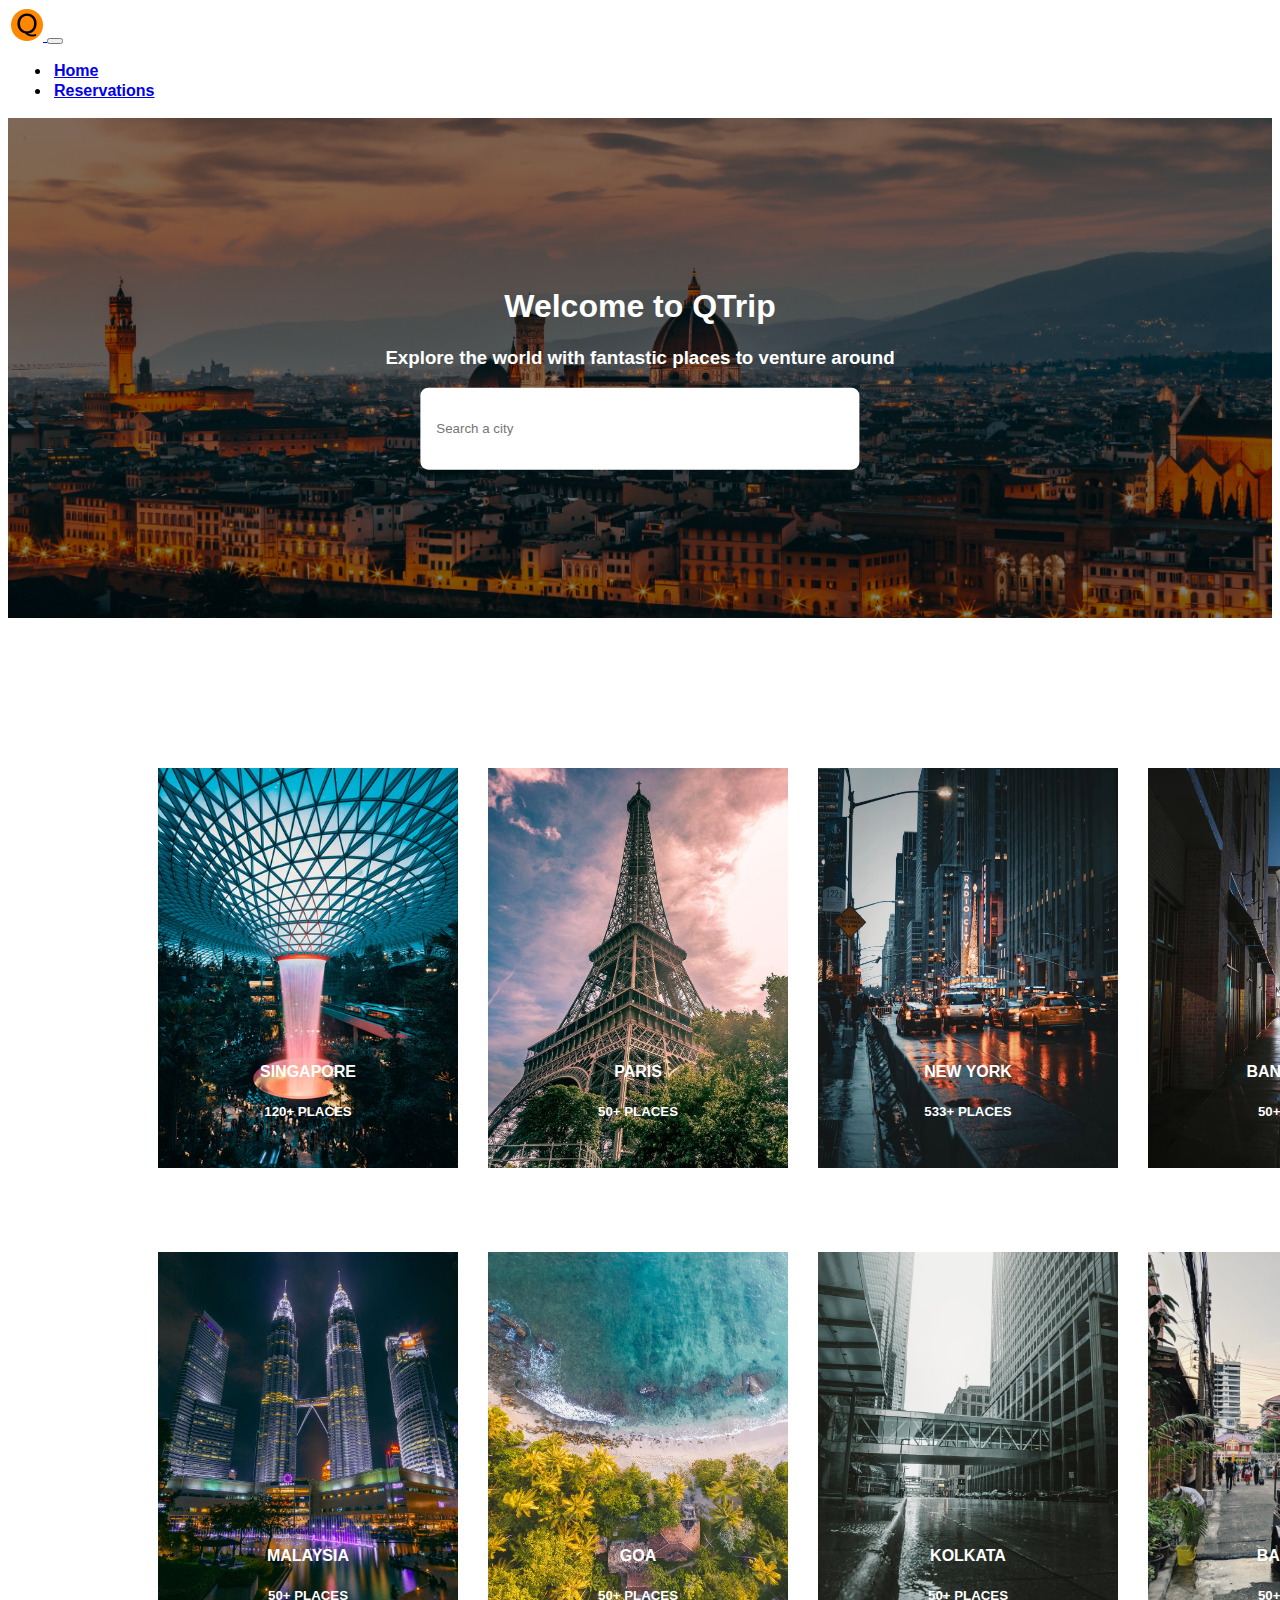
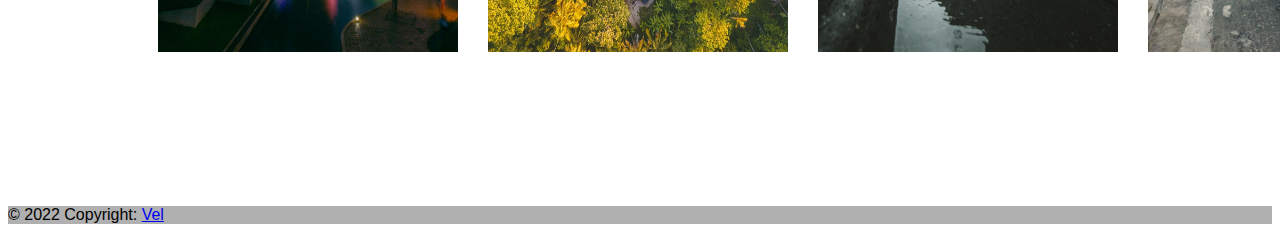
==== commit 733aa2ec: "js dynamic rendering" ====
--- a/index.html
+++ b/index.html
@@ -4,15 +4,14 @@
     <meta charset="UTF-8" />
     <meta name="viewport" content="width=device-width, initial-scale=1.0" />
     <meta http-equiv="X-UA-Compatible" content="ie=edge" />
-    <title>QTrip</title>
-    <link
+
+    <link rel="stylesheet" href="style.css" />
+    <link
+      href="https://cdn.jsdelivr.net/npm/bootstrap@5.2.0-beta1/dist/css/bootstrap.min.css"
       rel="stylesheet"
-      href="https://cdn.jsdelivr.net/npm/bootstrap@4.0.0/dist/css/bootstrap.min.css"
-      integrity="sha384-Gn5384xqQ1aoWXA+058RXPxPg6fy4IWvTNh0E263XmFcJlSAwiGgFAW/dAiS6JXm"
+      integrity="sha384-0evHe/X+R7YkIZDRvuzKMRqM+OrBnVFBL6DOitfPri4tjfHxaWutUpFmBp4vmVor"
       crossorigin="anonymous"
     />
-    <link rel="stylesheet" href="style.css" />
-
     <!-- favicon links -->
     <link
       rel="apple-touch-icon"
@@ -31,7 +30,9 @@
       sizes="16x16"
       href="images/favicon/favicon-16x16.png"
     />
-    <link rel="manifest" href="images/favicon/site.webmanifest" />
+    <!-- <link rel="manifest" href="images/favicon/site.webmanifest" /> -->
+    <script src="index.js" defer></script>
+    <title>QTrip</title>
   </head>
   <body>
     <!-- NavBar section -->
@@ -62,8 +63,8 @@
       </div>
     </nav>
     <!-- Banner Image Section -->
-    <div class="hero-image align-items-center justify-content-center">
-      <div class="container align-items-center justify-content-center">
+    <div class="hero-image">
+      <div class="container">
         <div class="hero-text">
           <h1>Welcome to QTrip</h1>
           <h3>Explore the world with fantastic places to venture around</h3>
@@ -73,8 +74,20 @@
     </div>
 
     <div class="white-space">
-      <div class="container">
-        <div class="tile">
+      <div class="container" id="location-card-container">
+        <!-- <div class="gallery-item">
+          <a href="https://en.wikipedia.org/wiki/Bangalore">
+            <div class="image">
+              <img src="./images/cities/bangalore.webp" alt="" />
+              <div class="centered">
+                <h4>bangalore</h4>
+                <h5>100+ places</h5>
+              </div>
+            </div></a
+          >
+        </div>
+
+        <div class="gallery-item">
           <a href="https://en.wikipedia.org/wiki/Paris">
             <div class="image">
               <img src="./images/cities/paris.jpeg" alt="" />
@@ -86,58 +99,93 @@
           </a>
         </div>
 
-        <div class="tile">
-          <a href="https://en.wikipedia.org/wiki/Paris">
-            <div class="image">
-              <img src="./images/cities/paris.jpeg" alt="" />
-              <div class="centered">
-                <h4>paris</h4>
-                <h5>100+ places</h5>
-              </div>
-            </div>
-          </a>
-        </div>
-
-        <div class="tile">
-          <a href="https://en.wikipedia.org/wiki/Paris">
-            <div class="image">
-              <img src="./images/cities/paris.jpeg" alt="" />
-              <div class="centered">
-                <h4>paris</h4>
-                <h5>100+ places</h5>
-              </div>
-            </div>
-          </a>
-        </div>
-
-        <div class="tile">
-          <a href="https://en.wikipedia.org/wiki/Paris">
-            <div class="image">
-              <img src="./images/cities/paris.jpeg" alt="" />
-              <div class="centered">
-                <h4>paris</h4>
-                <h5>100+ places</h5>
-              </div>
-            </div>
-          </a>
-        </div>
-
-        <div class="tile">
-          <a href="https://en.wikipedia.org/wiki/Paris">
-            <div class="image">
-              <img src="./images/cities/paris.jpeg" alt="" />
-              <div class="centered">
-                <h4>paris</h4>
-                <h5>100+ places</h5>
-              </div>
-            </div>
-          </a>
-        </div>
+        <div class="gallery-item">
+          <a href="https://en.wikipedia.org/wiki/Kolkata">
+            <div class="image">
+              <img src="./images/cities/kolkata.jpeg" alt="" />
+              <div class="centered">
+                <h4>kolkata</h4>
+                <h5>100+ places</h5>
+              </div>
+            </div>
+          </a>
+        </div>
+
+        <div class="gallery-item">
+          <a href="https://en.wikipedia.org/wiki/New_York_City"
+            ><div class="image">
+              <img src="./images/cities/newyork.webp" alt="" />
+              <div class="centered">
+                <h4>new york</h4>
+                <h5>100+ places</h5>
+              </div>
+            </div></a
+          >
+        </div>
+
+        <div class="gallery-item">
+          <a href="https://en.wikipedia.org/wiki/Malaysia">
+            <div class="image">
+              <img src="./images/cities/malaysia.jpeg" alt="" />
+              <div class="centered">
+                <h4>malaysia</h4>
+                <h5>100+ places</h5>
+              </div>
+            </div>
+          </a>
+        </div>
+
+        <div class="gallery-item">
+          <a href="https://en.wikipedia.org/wiki/Goa">
+            <div class="image">
+              <img src="./images/cities/Goa.jpeg" alt="" />
+              <div class="centered">
+                <h4>goa</h4>
+                <h5>250+ places</h5>
+              </div>
+            </div>
+          </a>
+        </div>
+
+        <div class="gallery-item">
+          <a href="https://en.wikipedia.org/wiki/Bangkok">
+            <div class="image">
+              <img src="./images/cities/bangkok.jpg" alt="" />
+              <div class="centered">
+                <h4>bangkok</h4>
+                <h5>250+ places</h5>
+              </div>
+            </div>
+          </a>
+        </div>
+
+        <div class="gallery-item">
+          <a href="https://en.wikipedia.org/wiki/Singapore">
+            <div class="image">
+              <img src="./images/cities/singapore.jpeg" alt="" />
+              <div class="centered">
+                <h4>singapore</h4>
+                <h5>100+ places</h5>
+              </div>
+            </div>
+          </a>
+        </div> -->
       </div>
     </div>
 
+    <template id="template">
+      <div class="gallery-item">
+        <a href="">
+          <div class="image">
+            <img src="" alt="" id="city-picture" />
+            <div class="centered">
+              <h4 id="city-name"></h4>
+              <h5 id="places"></h5>
+            </div></div
+        ></a></div
+    ></template>
+
     <!-- FOOTER SECTION -->
-
     <footer class="bg-light text-center text-lg-start">
       <!-- Copyright -->
       <div class="text-center p-3" style="background-color: rgba(0, 0, 0, 0.2)">
@@ -151,21 +199,6 @@
       integrity="sha384-pprn3073KE6tl6bjs2QrFaJGz5/SUsLqktiwsUTF55Jfv3qYSDhgCecCxMW52nD2"
       crossorigin="anonymous"
     ></script>
-
-    <script
-      src="https://code.jquery.com/jquery-3.2.1.slim.min.js"
-      integrity="sha384-KJ3o2DKtIkvYIK3UENzmM7KCkRr/rE9/Qpg6aAZGJwFDMVNA/GpGFF93hXpG5KkN"
-      crossorigin="anonymous"
-    ></script>
-    <script
-      src="https://cdn.jsdelivr.net/npm/popper.js@1.12.9/dist/umd/popper.min.js"
-      integrity="sha384-ApNbgh9B+Y1QKtv3Rn7W3mgPxhU9K/ScQsAP7hUibX39j7fakFPskvXusvfa0b4Q"
-      crossorigin="anonymous"
-    ></script>
-    <script
-      src="https://cdn.jsdelivr.net/npm/bootstrap@4.0.0/dist/js/bootstrap.min.js"
-      integrity="sha384-JZR6Spejh4U02d8jOt6vLEHfe/JQGiRRSQQxSfFWpi1MquVdAyjUar5+76PVCmYl"
-      crossorigin="anonymous"
-    ></script>
   </body>
+  <!-- <script src="index.js"></script> -->
 </html>
--- a/style.css
+++ b/style.css
@@ -1,47 +1,24 @@
-* {
-  margin: 0px;
-  padding: 0px;
-}
 body {
-  overflow-y: auto;
-  min-height: 100vh;
-  margin: 0;
-  font-family: var(--bs-font-sans-serif);
-  font-size: 1rem;
-  font-weight: 400;
-  line-height: 1.5;
-  color: #212529;
-  background-color: #fff;
-  -webkit-text-size-adjust: 100%;
-  -webkit-tap-highlight-color: transparent;
-}
-
-html,
-body {
-  position: relative;
+  font-family: -apple-system, BlinkMacSystemFont, 'Segoe UI', Roboto,
+    'Helvetica Neue', Arial, 'Noto Sans', sans-serif, 'Apple Color Emoji',
+    'Segoe UI Emoji', 'Segoe UI Symbol', 'Noto Color Emoji';
 }
 
 .hero-image {
   background-image: linear-gradient(rgba(0, 0, 0, 0.5), rgba(0, 0, 0, 0.5)),
     url('./images/cities/hero-image.jpg');
-  height: 50vh;
-  width: 100vw;
+  /* background-color: #cccccc; */
+  height: 500px;
   background-position: center;
   background-repeat: no-repeat;
   background-size: cover;
   position: relative;
-}
 
-.align-items-center {
-  align-items: center;
-}
-
-.justify-content-center {
-  justify-content: center;
+  padding-bottom: 10 rem;
 }
 
 .hero-text {
-  text-align: center !important;
+  text-align: center;
   position: absolute;
   top: 50%;
   left: 50%;
@@ -51,13 +28,14 @@
 
 .navbar,
 li {
-  /* padding: 1px 3px; */
-  /* margin-right: 10px; */
+  padding: 1px 3px;
+  margin-right: 10px;
   font-weight: bold;
   color: black;
 }
 
 footer {
+  background-color: #dcdcdc;
   align-items: center;
 }
 
@@ -80,29 +58,22 @@
 
 .container {
   display: grid;
-  grid-template-columns: repeat(4, 1fr);
+  /* grid-template-columns: repeat(4, 1fr); */
+  grid-template-columns: repeat(auto-fill, minmax(300px, 1fr));
+  /* grid-gap: 10px; */
   grid-row-gap: 80px;
   grid-column-gap: 30px;
 
+  /* background-color: grey; */
+
+  /* css to insert text into the image */
+
   text-align: center;
-  padding-left: 150px;
-  padding-right: 150px;
+  color: white;
+  /* text-transform: uppercase; */
 }
 
-.image {
-  border-radius: 5px;
-  font-size: 20px;
-  margin: 20px;
-  padding: 20px;
-  width: 30px;
-  /* height: -webkit-fit-content;
-  height: -moz-fit-content;
-  height: fit-content; */
-
-  height: 100px;
-}
-
-/* .gallery-item {
+.gallery-item {
   width: 100%;
   height: 100%;
   position: relative;
@@ -115,6 +86,9 @@
 }
 
 .gallery-item .image img {
+  /* width: 100%;
+  height: 100%; */
+
   height: 400px;
   width: 300px;
   object-fit: cover;
@@ -122,11 +96,10 @@
 
 .gallery-item .image img:hover {
   transform: rotate();
-} */
+}
 
 .white-space {
   padding: 150px;
-  margin: 50px;
 }
 
 .centered {
@@ -178,33 +151,3 @@
 .image a:hover {
   color: white;
 }
-
-.footer {
-  height: 5px;
-  /* width: 100%; */
-}
-
-.content {
-  padding: 100px 0px;
-}
-
-.text-white {
-  color: #fff !important;
-}
-
-.row {
-  display: flex;
-  flex-wrap: wrap;
-  margin-right: -15px;
-  margin-left: -15px;
-}
-
-.tile {
-  cursor: pointer;
-  transition: 02s all;
-  -webkit-transition: 0.2s all;
-  overflow: hidden;
-  height: 300px;
-  width: 300px;
-  display: flex;
-}
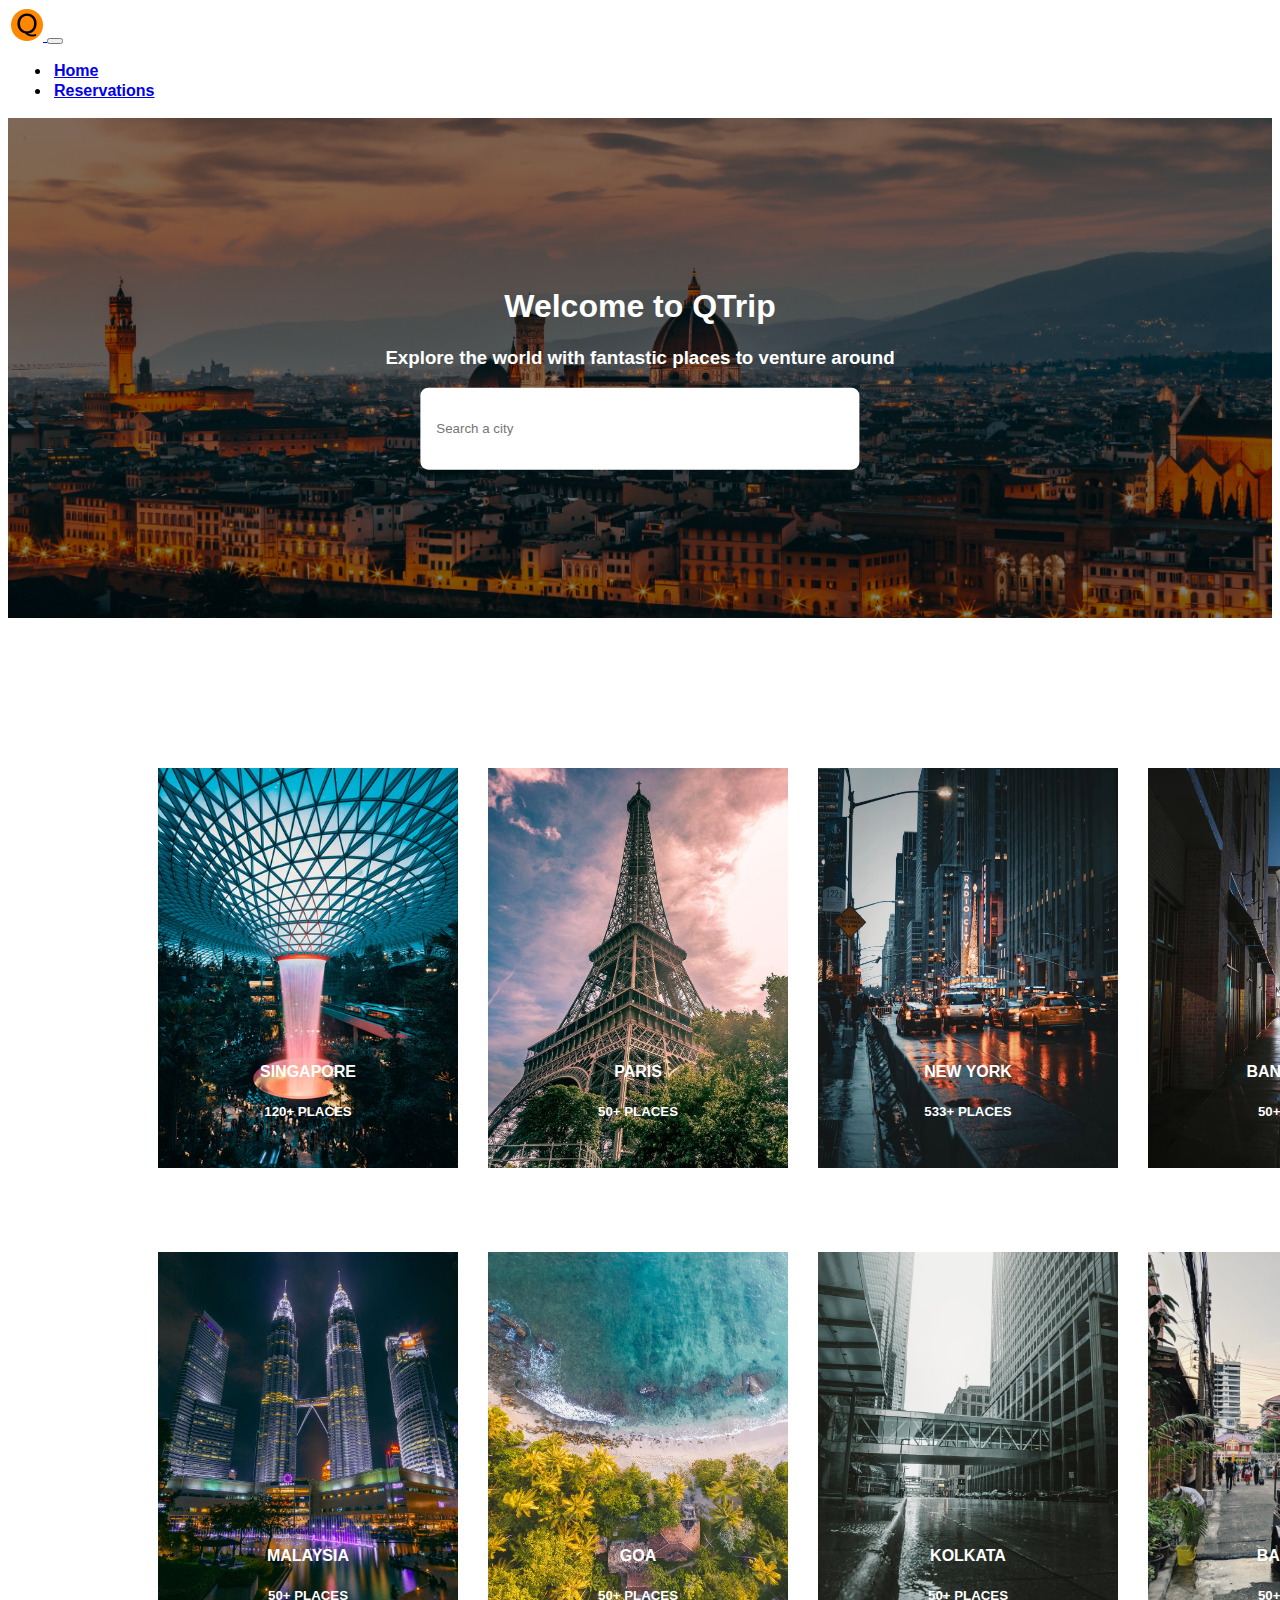
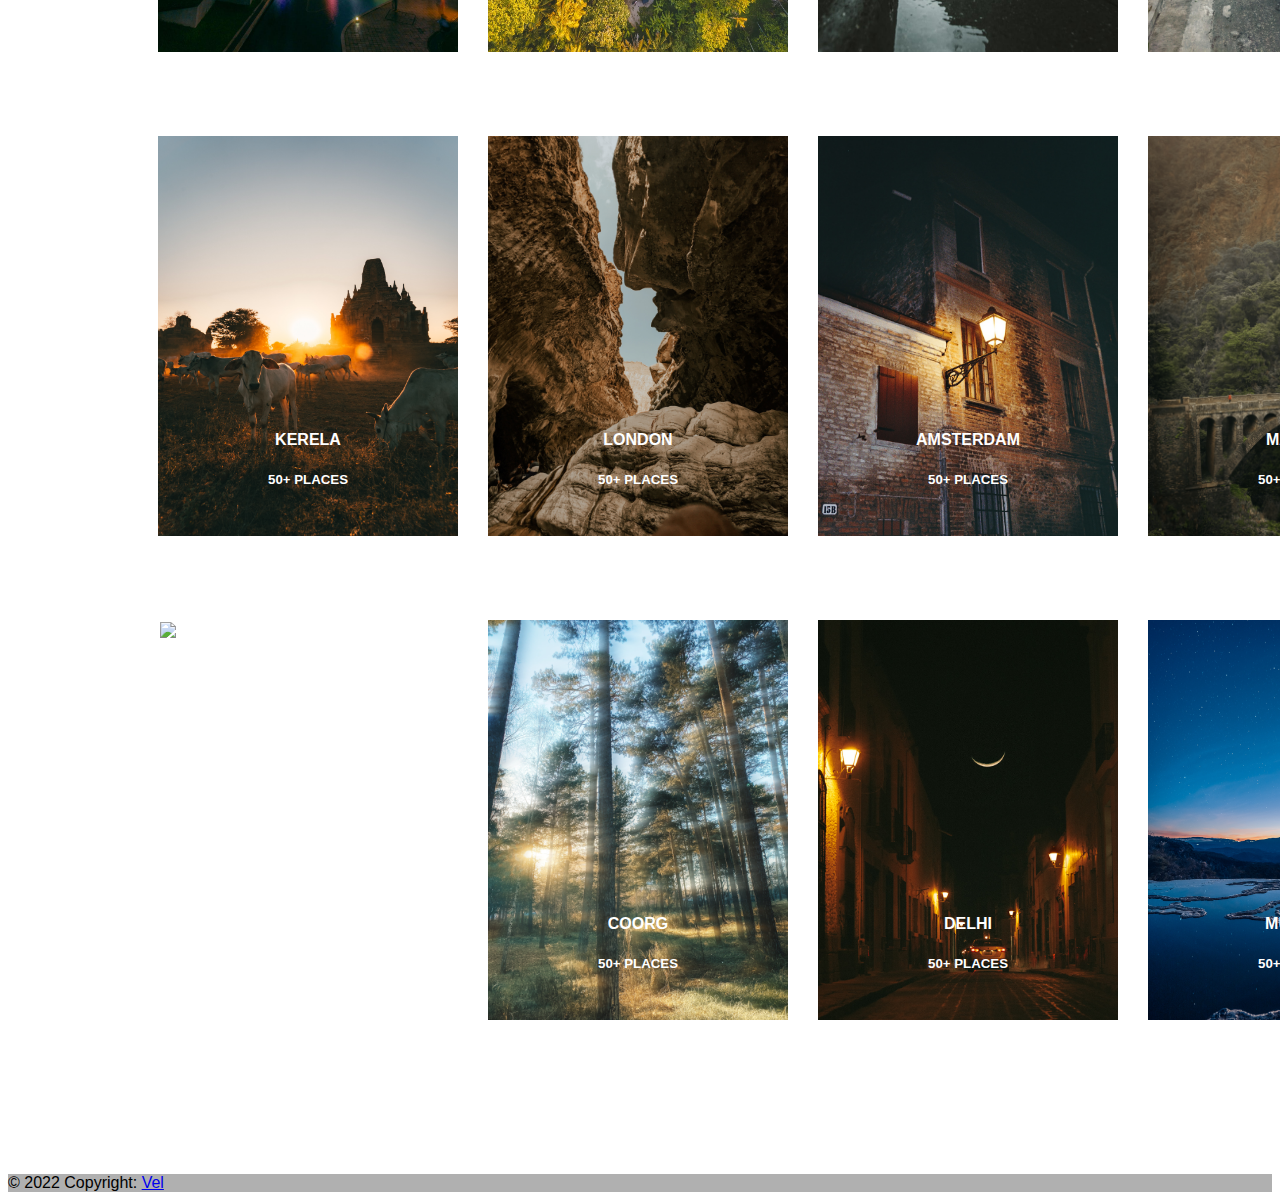
==== commit f418cdd2: "added search functions" ====
--- a/index.html
+++ b/index.html
@@ -68,7 +68,12 @@
         <div class="hero-text">
           <h1>Welcome to QTrip</h1>
           <h3>Explore the world with fantastic places to venture around</h3>
-          <input class="hero-input" type="text" placeholder="Search a city" />
+          <input
+            class="hero-input"
+            type="text"
+            placeholder="Search a city"
+            id="search"
+          />
         </div>
       </div>
     </div>
--- a/style.css
+++ b/style.css
@@ -151,3 +151,7 @@
 .image a:hover {
   color: white;
 }
+
+.hide {
+  display: none;
+}
